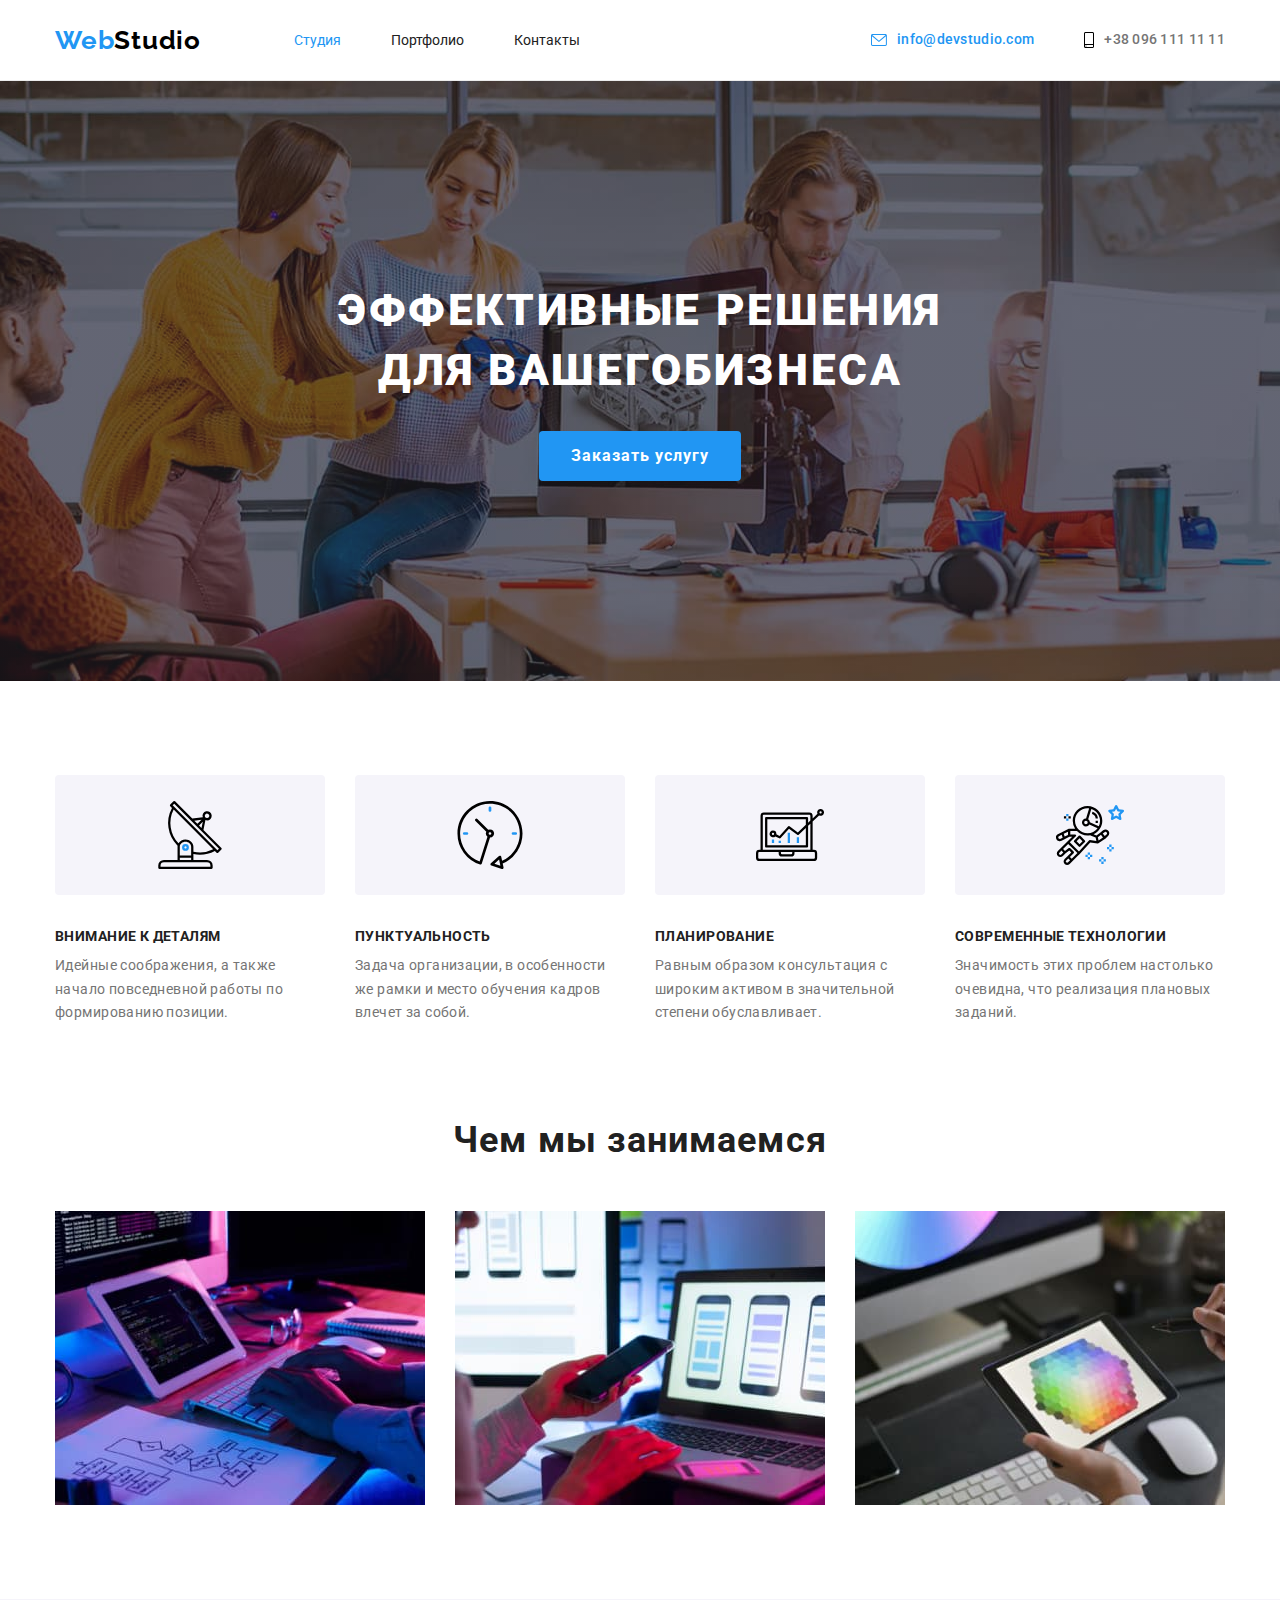
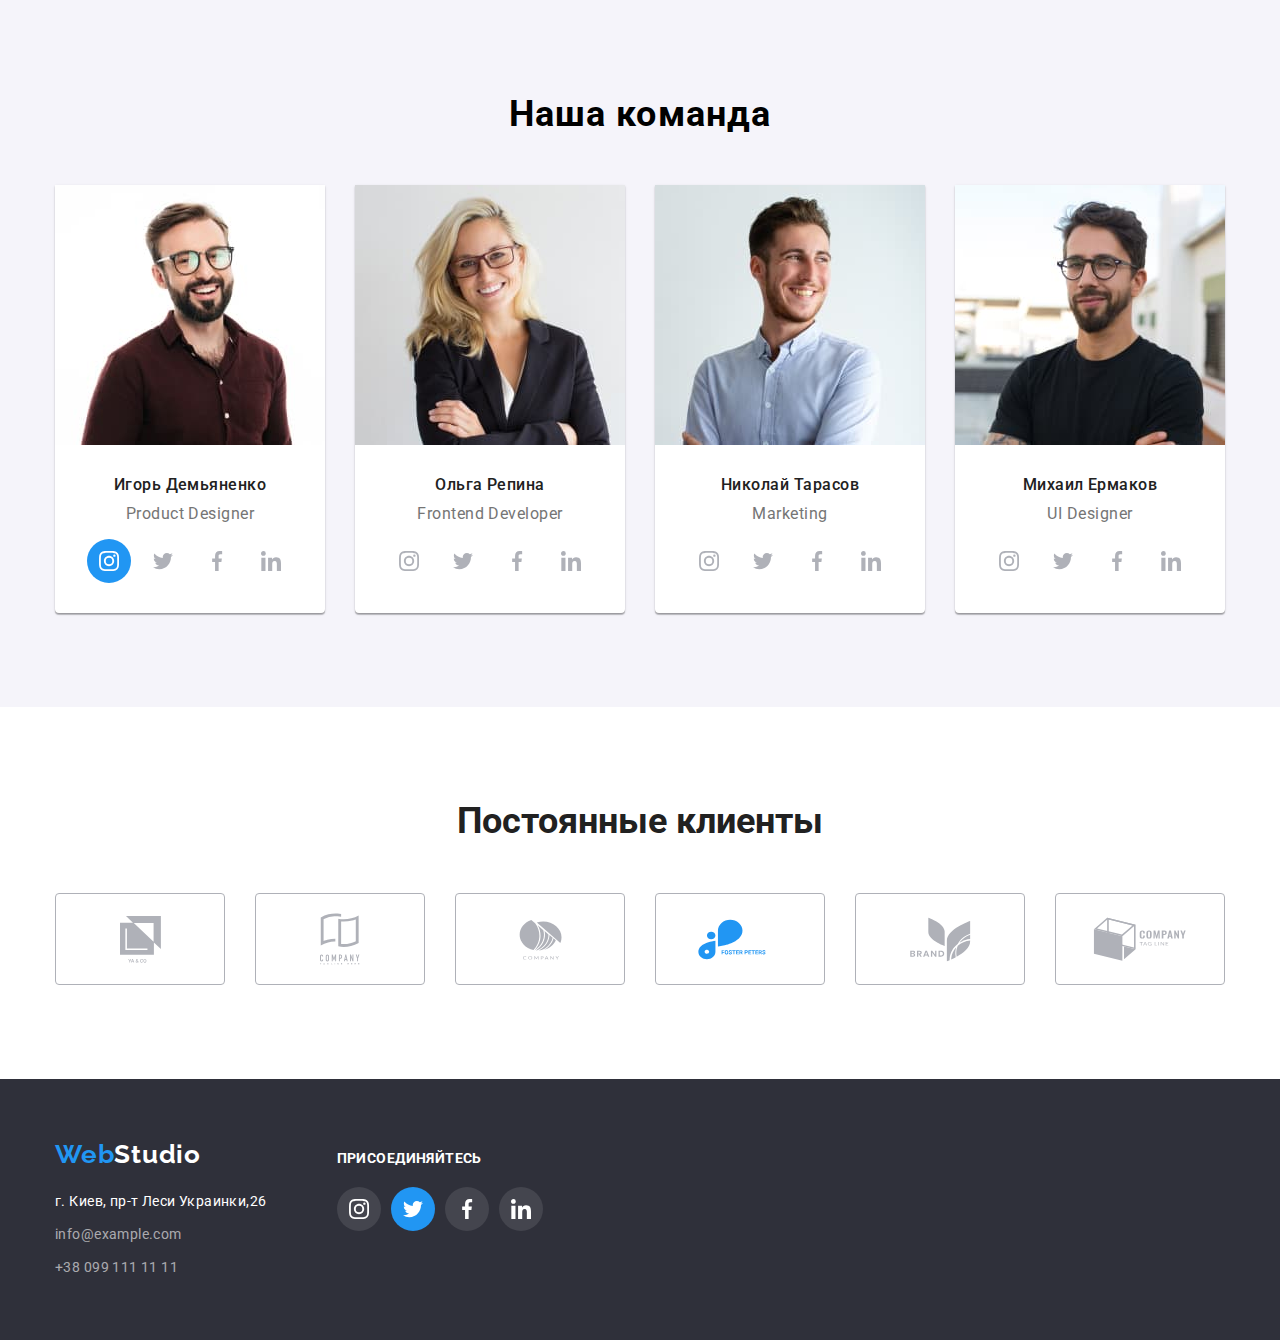
==== index.html @ 6e37158a "add-from-4" ====
<!DOCTYPE html>
<html lang="ru">
  <head>
    <meta charset="UTF-8" />
    <meta http-equiv="X-UA-Compatible" content="IE=edge" />
    <meta name="viewport" content="width=device-width, initial-scale=1.0" />
    <title>Document</title>
    <link
      rel="stylesheet"
      href="https://cdn.jsdelivr.net/npm/modern-normalize@1.1.0/modern-normalize.min.css"
    />
    <link rel="stylesheet" href="./css/styles.css" />
    <link rel="preconnect" href="https://fonts.googleapis.com" />
    <link rel="preconnect" href="https://fonts.gstatic.com" crossorigin />
    <link
      href="https://fonts.googleapis.com/css2?family=Raleway:wght@700&family=Roboto:wght@400;500;700;900&display=swap"
      rel="stylesheet"
    />
  </head>
  <body>
    <header>
      <div class="container page-header-container">
        <nav class="header-navigation">
          <a href="./index.html" class="logo">Web<span class="logo-studio">Studio</span></a>
          <ul class="navigation-links">
            <li><a href="./index.html" class="links-header current">Студия</a></li>
            <li><a href="./portfolio.html" class="links-header">Портфолио</a></li>
            <li><a href="#" class="links-header">Контакты</a></li>
          </ul>
        </nav>
        <ul class="header-contacts">
          <li>
            <div class="contacts">
              <svg class="icon-contacts icon-letter blue" width="16" height="12">
                <use href="./images/icons.svg#icon-letter"></use>
              </svg>
              <a href="mailto:info@devstudio.com" class="links-header icon-contacts blue"
                >info@devstudio.com</a
              >
            </div>
          </li>
          <li>
            <div class="contacts">
              <svg class="icon-contacts icon-phone" width="10" height="16">
                <use href="./images/icons.svg#icon-smartphone"></use>
              </svg>
              <a href="tel:+380961111111" class="links-header icon-contacts"> +38 096 111 11 11</a>
            </div>
          </li>
        </ul>
      </div>
    </header>
    <main>
      <section class="hero section">
        <div class="container hero-img-button">
          <h1 class="hero-title">Эффективные решения для вашегобизнеса</h1>
          <button type="button" class="button-hero">Заказать услугу</button>
        </div>
      </section>
      <section class="advantage section">
        <div class="container">
          <h2 class="visually-hidden">преимущества</h2>
          <ul class="our-advantage">
            <li>
              <div class="items-advantage">
                <svg class="icons-advantage">
                  <use href="./images/icons.svg#icon-antenna"></use>
                  <!-- width="65px" height="70px" -->
                </svg>
              </div>
              <h3>Внимание к деталям</h3>
              <p>
                Идейные соображения, а также начало повседневной работы по формированию позиции.
              </p>
            </li>
            <li>
              <div class="items-advantage">
                <svg class="icons-advantage">
                  <use href="./images/icons.svg#icon-clock "></use>
                  <!-- width="67px" height="70px" -->
                </svg>
              </div>
              <h3>Пунктуальность</h3>
              <p>
                Задача организации, в особенности же рамки и место обучения кадров влечет за собой.
              </p>
            </li>
            <li>
              <div class="items-advantage">
                <svg class="icons-advantage">
                  <use href="./images/icons.svg#icon-diagram"></use>
                  <!-- width="70px" height="54px" -->
                </svg>
              </div>
              <h3>Планирование</h3>
              <p>
                Равным образом консультация с широким активом в значительной степени обуславливает.
              </p>
            </li>
            <li>
              <div class="items-advantage">
                <svg class="icons-advantage">
                  <use href="./images/icons.svg#icon-astronaut"></use>
                  <!-- width="70px" height="70px" -->
                </svg>
              </div>
              <h3>Современные технологии</h3>
              <p>Значимость этих проблем настолько очевидна, что реализация плановых заданий.</p>
            </li>
          </ul>
        </div>
      </section>
      <section class="work section">
        <div class="container">
          <h2 class="work-title">Чем мы занимаемся</h2>
          <ul class="our-work">
            <li>
              <img
                src="./images/img2.jpg"
                alt="процесс создания сайта,приложения"
                width="370"
                height="294"
              />
            </li>
            <li>
              <img
                src="./images/img3.jpg"
                alt="оптимизация сайта для потребителей"
                width="370"
                height="294"
              />
            </li>
            <li>
              <img
                src="./images/img4.jpg"
                alt="сопоставление всех за и против"
                width="370"
                height="294"
              />
            </li>
          </ul>
        </div>
      </section>
      <section class="team section">
        <div class="container">
          <h2 class="title-team">Наша команда</h2>
          <ul class="our-team">
            <li>
              <img src="./images/img5.jpg" alt="фото Игорь Демьяненко" width="270" height="260" />
              <div class="info-team">
                <h3 class="team-img-titles">Игорь Демьяненко</h3>
                <p lang="en">Product Designer</p>
              </div>
              <ul class="social-list-team">
                <li class="social-items-team">
                  <a href="" class="social-links-team icon-blue-team"
                    ><svg class="social-team-icons" width="20px" height="20px">
                      <use href="./images/icons.svg#icon-instagram"></use></svg
                  ></a>
                </li>
                <li class="social-items-team">
                  <a href="" class="social-links-team"
                    ><svg class="social-team-icons" width="20px" height="20px">
                      <use href="./images/icons.svg#icon-twitter"></use></svg
                  ></a>
                </li>
                <li class="social-items-team">
                  <a href="" class="social-links-team"
                    ><svg class="social-team-icons" width="20px" height="20px">
                      <use href="./images/icons.svg#icon-facebook"></use></svg
                  ></a>
                </li>
                <li class="social-items-team">
                  <a href="" class="social-links-team"
                    ><svg class="social-team-icons" width="20px" height="20px">
                      <use href="./images/icons.svg#icon-linkedin"></use></svg
                  ></a>
                </li>
              </ul>
            </li>
            <li>
              <img src="./images/img6.jpg" alt="фото Ольга Репина" width="270" height="260" />
              <div class="info-team">
                <h3 class="team-img-titles">Ольга Репина</h3>
                <p lang="en">Frontend Developer</p>
              </div>
              <ul class="social-list-team">
                <li class="social-items-team">
                  <a href="" class="social-links-team"
                    ><svg class="social-team-icons" width="20px" height="20px">
                      <use href="./images/icons.svg#icon-instagram"></use></svg
                  ></a>
                </li>
                <li class="social-items-team">
                  <a href="" class="social-links-team"
                    ><svg class="social-team-icons" width="20px" height="20px">
                      <use href="./images/icons.svg#icon-twitter"></use></svg
                  ></a>
                </li>
                <li class="social-items-team">
                  <a href="" class="social-links-team"
                    ><svg class="social-team-icons" width="20px" height="20px">
                      <use href="./images/icons.svg#icon-facebook"></use></svg
                  ></a>
                </li>
                <li class="social-items-team">
                  <a href="" class="social-links-team"
                    ><svg class="social-team-icons" width="20px" height="20px">
                      <use href="./images/icons.svg#icon-linkedin"></use></svg
                  ></a>
                </li>
              </ul>
            </li>
            <li>
              <img src="./images/img7.jpg" alt="фото Николай Тарасов" width="270" height="260" />
              <div class="info-team">
                <h3 class="team-img-titles">Николай Тарасов</h3>
                <p lang="en">Marketing</p>
              </div>
              <ul class="social-list-team">
                <li class="social-items-team">
                  <a href="" class="social-links-team"
                    ><svg class="social-team-icons" width="20px" height="20px">
                      <use href="./images/icons.svg#icon-instagram"></use></svg
                  ></a>
                </li>
                <li class="social-items-team">
                  <a href="" class="social-links-team"
                    ><svg class="social-team-icons" width="20px" height="20px">
                      <use href="./images/icons.svg#icon-twitter"></use></svg
                  ></a>
                </li>
                <li class="social-items-team">
                  <a href="" class="social-links-team"
                    ><svg class="social-team-icons" width="20px" height="20px">
                      <use href="./images/icons.svg#icon-facebook"></use></svg
                  ></a>
                </li>
                <li class="social-items-team">
                  <a href="" class="social-links-team"
                    ><svg class="social-team-icons" width="20px" height="20px">
                      <use href="./images/icons.svg#icon-linkedin"></use></svg
                  ></a>
                </li>
              </ul>
            </li>
            <li>
              <img src="./images/img8.jpg" alt="фото Михаил Ермаков" width="270" height="260" />
              <div class="info-team">
                <h3 class="team-img-titles">Михаил Ермаков</h3>
                <p lang="en">UI Designer</p>
              </div>
              <ul class="social-list-team">
                <li class="social-items-team">
                  <a href="" class="social-links-team"
                    ><svg class="social-team-icons" width="20px" height="20px">
                      <use href="./images/icons.svg#icon-instagram"></use></svg
                  ></a>
                </li>
                <li class="social-items-team">
                  <a href="" class="social-links-team"
                    ><svg class="social-team-icons" width="20px" height="20px">
                      <use href="./images/icons.svg#icon-twitter"></use></svg
                  ></a>
                </li>
                <li class="social-items-team">
                  <a href="" class="social-links-team"
                    ><svg class="social-team-icons" width="20px" height="20px">
                      <use href="./images/icons.svg#icon-facebook"></use></svg
                  ></a>
                </li>
                <li class="social-items-team">
                  <a href="" class="social-links-team"
                    ><svg class="social-team-icons" width="20px" height="20px">
                      <use href="./images/icons.svg#icon-linkedin"></use></svg
                  ></a>
                </li>
              </ul>
            </li>
          </ul>
        </div>
      </section>
      <section class="our-clients section">
        <div class="clients container">
          <h2 class="clients-title">Постоянные клиенты</h2>
          <ul class="list-clients">
            <li class="clients-items">
              <a href="" class="links-clients">
                <svg class="clients-icon" width="41" height="47">
                  <use href="./images/icons.svg#icon-group" class="icons"></use>
                </svg>
              </a>
            </li>
            <li class="clients-items">
              <a href="" class="links-clients">
                <svg class="clients-icon" width="40" height="52">
                  <use href="./images/icons.svg#icon-group2"></use>
                </svg>
              </a>
            </li>
            <li class="clients-items">
              <a href="" class="links-clients">
                <svg class="clients-icon" width="43" height="41">
                  <use href="./images/icons.svg#icon-group3"></use>
                </svg>
              </a>
            </li>
            <li class="clients-items icon-blue-clients">
              <a href="" class="links-clients">
                <svg class="clients-icon icon-blue-clients" width="84" height="41">
                  <use href="./images/icons.svg#icon-group4"></use>
                </svg>
              </a>
            </li>
            <li class="clients-items">
              <a href="" class="links-clients">
                <svg class="clients-icon" width="63" height="45">
                  <use href="./images/icons.svg#icon-group5"></use>
                </svg>
              </a>
            </li>
            <li class="clients-items">
              <a href="" class="links-clients">
                <svg class="clients-icon" width="94" height="44">
                  <use href="./images/icons.svg#icon-group6"></use>
                </svg>
              </a>
            </li>
          </ul>
        </div>
      </section>
    </main>
    <footer>
      <div class="container footer-links">
        <div>
          <a href="./index.html" class="logo">Web<span class="logo-studio-footer">Studio</span></a>
          <address>
            <ul class="links-address">
              <li>
                <a
                  href="https://goo.gl/maps/tHjSm2KnyTcFrMC39"
                  target="_blank"
                  rel="noreferrer noopener"
                  style="color: white"
                  >г. Киев, пр-т Леси Украинки,26</a
                >
              </li>
              <li>
                <a href="mailto:info@example.com" target="_blank" rel="noreferrer noopener"
                  >info@example.com</a
                >
              </li>
              <li>
                <a href="tel:+380991111111" target="_blank" rel="noreferrer noopener"
                  >+38 099 111 11 11</a
                >
              </li>
            </ul>
          </address>
        </div>
        <section class="social-links-footer">
          <h2 class="visually-hidden">присоеденяйтесь</h2>
          <div class="social-links-box">
            <p class="footer-list-title">присоединяйтесь</p>
            <ul class="social-links-list">
              <li class="social-list-items-footer">
                <a href="" class="social-links-items-footer">
                  <svg class="social-list-icons-footer" width="20px" height="20px">
                    <use href="/images/icons.svg#icon-instagram"></use>
                  </svg>
                </a>
              </li>
              <li class="social-list-items-footer">
                <a href="" class="social-links-items-footer icon-blue">
                  <svg class="social-list-icons-footer" width="20px" height="20px">
                    <use href="/images/icons.svg#icon-twitter"></use>
                  </svg>
                </a>
              </li>
              <li class="social-list-items-footer">
                <a href="" class="social-links-items-footer">
                  <svg class="social-list-icons-footer" width="20px" height="20px">
                    <use href="/images/icons.svg#icon-facebook"></use>
                  </svg>
                </a>
              </li>
              <li class="social-list-items-footer">
                <a href="" class="social-links-items-footer">
                  <svg class="social-list-icons-footer" width="20px" height="20px">
                    <use href="/images/icons.svg#icon-linkedin"></use>
                  </svg>
                </a>
              </li>
            </ul>
          </div>
        </section>
      </div>
    </footer>
  </body>
</html>
---- css/styles.css ----
:root{
    --primary-text-colorry:#212121 ;
--accent-text-color:#2196F3;
--text-color:#757575;
--logo-color-header:#000000;
--color-white:#FFFFFF;
--bgcolor-black:#2F303A;
--adress-color:rgba(255, 255, 255, 0.6);
--background-color: #E5E5E5;
--background-color-team: #F5F4FA;
--font-family-secondary: 'Raleway',sans-serif;
--font-family-primary: 'Roboto',sans-serif;
--icons-color:#AFB1B8;
}

h1,h2,h3,p{
    margin-top: 0;
    margin-bottom: 0;
}
ul,ol{
    padding-left: 0;
        margin-top: 0;
            margin-bottom: 0;
                list-style: none;

}
img{
    display: block;
    max-width: 100%;
    height: auto;
}
.section{
    padding-bottom: 94px;
    padding-top: 94px;
    /* width: 1200px; */
}
.link{
    text-decoration: none;
}
.container{
    margin-left: auto;
    margin-right: auto;
    width: 1200px;
    padding-left: 15px;
    padding-right: 15px;
}
body{
font-family: 'Roboto',
        sans-serif;
        color:var(--primary-text-colorry) ;
    background-color: var(--color-white);
    font-size: 14px;
    letter-spacing:0.03 ;
}
ul {
list-style: none;
}
a {
    text-decoration: none;
}
button {
    cursor:pointer;
    font-family:var(--font-family-primary) ;
border: none;
display: block;
margin: 0 auto;

}
/* ///////////////////header////////////////////////// */
header{border-bottom: 1px solid #ECECEC;}
.page-header-container {
    display: flex;
    align-items: center;
    height: 80px;
    }
.header-navigation{
    display: flex;
align-items: center;

}
.navigation-links{
    display: flex;
    margin-left: 93px;
    gap:50px
}
.navigation-links a:hover,
.navigation-links a:focus{
    color: var(--accent-text-color);
}
.header-contacts{
    display: flex;
        margin-left: auto;
        gap: 50px;
}
.contacts{
    display: flex;
justify-content: center;
align-items: center;
}
.contacts:hover .icon-contacts,
.contacts:focus .icon-contacts {
    fill:var(--accent-text-color,blue);
color: var(--accent-text-color);
}
.contacts>.blue{
    color: var(--accent-text-color);
    fill: var(--accent-text-color);
}
.icon-letter{
    margin-right: 10px;
}
.icon-phone{
    margin-right: 10px;
}
.header-contacts:first-child{
    margin-right: 50px;
}

.navigation-links a{
    color:var(--primary-text-colorry,black) ;
}
.header-contacts a{
    font-style: normal;
        font-weight: 500;
        font-size: 14px;
        line-height: 1.14;
        letter-spacing: 0.02em;
    
        color:var(--text-color,silver);
}
.navigation-links .current {
    color: var(--accent-text-color);
}
.logo{
    font-family: 'Raleway';
        font-style: normal;
        font-weight: 700;
        font-size: 26px;
        line-height: 1.19;
        letter-spacing: 0.03em;
        text-decoration:none;
        color: var(--accent-text-color);
        }
        .logo-studio{
            color:var(--logo-color-header) ;
        }
.visually-hidden {
                    position: absolute;
                    width: 1px;
                    height: 1px;
                    margin: -1px;
                    border: 0;
                    padding: 0;
        
                    white-space: nowrap;
                    clip-path: inset(100%);
                    clip: rect(0 0 0 0);
                    overflow: hidden;
                }
/* .....................герой..................... */
.hero{
    background-image: linear-gradient(rgba(47, 48, 58, 0.4), rgba(47, 48, 58, 0.4)), url(..//images/bgheroimg.jpg);
        background-repeat: no-repeat;
background-size:1600px ;
background-position:center;
}
.hero{
            padding: 200px 0;
            background-color: #C4C4C4;
}
.hero-title{
        font-weight: 900;
        font-size: 44px;
        line-height: 1.36;
        text-align: center;
        letter-spacing: 0.06em;
        text-transform: uppercase;
        color:var(--color-white,white);

        display: block;
        margin-bottom: 30px;
        margin-left: auto;
        margin-right: auto;

        width: 696px;
        
        
}

.button-hero{
    /* font-style: normal; */
        font-weight: 700;
        font-size: 16px;
        line-height: 1.875;
        text-align: center;
        letter-spacing: 0.06em;    
        color:var(--color-white,white);
        background: var(--accent-text-color,blue);

        padding-top: 10px;
        padding-bottom:10px;
        padding-left: 32px;
        padding-right: 32px;
        border: none;

        display:block;
        min-width: 200px;
        border-radius: 4px;
        margin-left: auto;
        margin-right: auto;
        
}
/* //////////////////переваги//////////////// */
.icons-advantage{
    /* display: flex; */
background: #F5F4FA;
    border-radius: 4px;  
    margin-bottom: 30px;
    width: 270px;
    height: 120px;
        padding: 25px 101px;
    /* justify-content: center;
    padding: auto; */
}
/* .items-advantage{
    display: flex;
    flex-direction: column;
    justify-content: center;
        
} */
/* .items-advantage>.icons-advantage { 
    justify-content: center;
    align-items: center;
} */
    .advantage h3{
        font-style: normal;
            font-weight: 700;
            font-size: 14px;
            line-height: 1.143;
            letter-spacing: 0.03em;
            text-transform: uppercase;
            color:var(--primary-text-colorry,black);
    }
    .advantage p{
        font-style: normal;
            font-weight: 400;
            font-size: 14px;
            line-height: 1.7;
            letter-spacing: 0.03em;
            color:var(--text-color,#757575);
    }
    .our-advantage{
        display:flex;
        justify-content: center;
        gap: 30px;

    }
                .our-advantage h3{
                    margin-bottom: 10px;
                }
    .items-advantage{
        width: 270px;
        text-align:start;
    }
    /* робота */
    .our-work{
display: flex;
flex-wrap: wrap;
gap: 30px;
justify-content: center;
   }
    .work-title{
        font-style: normal;
            font-weight: 700;
            font-size: 36px;
            line-height: 1.17;
            text-align: center;
            letter-spacing: 0.03em;
            margin-bottom: 50px;
        
            color:var(--primary-text-colorry,black);
    }
    
    .work{
        padding-top: 0px;
    }
   /* //////////////////// команда///////////////// */
  
    .team{
        background-color:var(--background-color-team) ;
    }
    .team-img-titles{
        padding-bottom: 10px;
    }
    .title-team{
        font-style: normal;
            font-weight: 700;
            font-size: 36px;
            line-height: 1.17;
            text-align: center;
            letter-spacing: 0.03em;
                        color:var(--primary-text-,black);

            margin-bottom: 50px;
            margin-left: auto;
            margin-right: auto;
        
    }
    .info-team{
        padding: 30px 0 16px 0;
    }
    .our-team h3{
        font-style: normal;
            font-weight: 500;
            font-size: 16px;
            line-height: 1.19;
            letter-spacing: 0.03em;
        
            color:var(--primary-text-colorry,black);
    }
    .our-team p{
        font-style: normal;
            font-weight: 400;
            font-size: 16px;
            line-height: 1.19;
            letter-spacing: 0.03em;
                   
            color:var(--text-color,silver);
    }
    .our-team{
        display: flex;
        flex-wrap: wrap;
        gap: 30px;
        justify-content:center;
        text-align: center;
    }
    .our-team li{
        background-color: #fff;
                    border-radius: 0px 0px 4px 4px;
                    box-shadow: 0px 1px 3px rgba(0, 0, 0, 0.12), 0px 1px 1px rgba(0, 0, 0, 0.14), 0px 2px 1px rgba(0, 0, 0, 0.2);
    }
         .social-list-team {
             display: flex;
             gap: 10px;
             justify-content: center;
             padding-bottom: 30px
         }
    
         .social-list-team li  {
             box-shadow: none;
            }
            .social-links-team{
                display: flex;
                width: 44px;
                border-radius: 50%;
             height: 44px;
             background-color: #FFFFFF;
             justify-content: center;
             align-items: center;                             
                fill:var(--icons-color);
                 }
                 .social-links-team:hover,
                 .social-links-team:focus{
                    fill: var(--color-white);
                    background-color:var(--accent-text-color);}
                 /* .social-list-team li:hover,
                 .social-list-team li:focus{
                                 } */
         .icon-blue-team{
            background-color:var(--accent-text-color);
            fill: var(--color-white);
         }
    /* ///////////////////////clients////////////////// */
    .clients-items{
        display: flex;
                width: 170px;
                    height: 92px;
                    justify-content: center;
                    align-items: center;
    }
    .icon-blue-clients{
        fill: var(--accent-text-color);
        border-color: var(--accent-text-color);
    }
    .clients-title{
        text-align: center;
        margin-bottom: 50px;
        font-weight: 700;
        font-size: 36px;
        line-height: 1.16;
    }
    .list-clients{
        display: flex;
        justify-content: center;
        gap: 30px;
    }
    .links-clients{
        display: flex;
        width: 106px;
        height: 60px;
        border: 1px solid #AFB1B8;
     border-radius: 4px;
        width: 170px;
        height: 92px;
        justify-content: center;
        align-items: center;
        fill:var(--icons-color);
    } 
     .links-clients:hover,
     .links-clients:focus {
     border-color: var(--accent-text-color);
     fill: var(--accent-text-color);
                    }
    
   /* //////////////////// footer////////////////////// */
.social-links-items-footer{
    display: flex;
    width: 44px;
    fill: var(--color-white);
height: 44px;
border-radius: 50%;
background-color: rgba(255, 255, 255, 0.1);
justify-content: center;
align-items: center;
}
.social-links-items-footer:hover,
.social-links-items-footer:focus{
    background-color: var(--accent-text-color);
}

   .icon-blue{
       background-color: var(--accent-text-color);
   }
   .footer-list-title{
    font-weight: 700;
        font-size: 14px;
        line-height: 1.14;
        letter-spacing: 0.03em;
        text-transform: uppercase;
        color: var(--color-white);
        padding-bottom:20px ;
   }
   .social-links-list{
    display: flex;
    width: 206px;
    gap: 10px;
   }
   .social-links-footer{
    padding-top:12px;
   }
    .footer-links{
        display: flex;
        /* margin-left: 215px; */
gap: 70px;    }
        address{
            margin-top: 20px;
        }
        .links-address li:not(:last-child){
        margin-bottom: 9px;
        }
.links-address a{
    font-style: normal;
        font-weight: 400;
        font-size: 14px;
        line-height: 1.7;
        letter-spacing: 0.03em;
                color: var(--adress-color, white);
             }

             footer{
        background-color: var(--bgcolor-black, black);
    padding: 60px 0;
             }
.links-address a:hover,
.links-address a:focus {
color: var(--accent-text-color);
            }
            .logo-studio-footer{
                color:var(--color-white) ;
            }
                       /* /////////////////// PORTFOLIO/////////////// */
/* galery and buttons */
.portfolio-menu{
    display: flex;
    justify-content: center;
    gap:8px;
    margin-bottom: 50px;
}
.img-portfolio{
    display: flex;
    flex-wrap: wrap;
    gap:30px;
}
.img-portfolio li{
    width:370px;
    }
        .img-portfolio-items:hover{
                    box-shadow: 0px 1px 3px rgba(0, 0, 0, 0.12), 0px 1px 1px rgba(0, 0, 0, 0.14), 0px 2px 1px rgba(0, 0, 0, 0.2);    }
.portfolio-menu-items:hover,
.portfolio-menu-items:focus{
                    box-shadow: 0px 1px 3px rgba(0, 0, 0, 0.12), 0px 1px 1px rgba(0, 0, 0, 0.14), 0px 2px 1px rgba(0, 0, 0, 0.2);
                    }
.galery-portfolio button{
    font-family: 'Roboto',
            sans-serif;
    font-style: normal;
        font-weight: 500;
        font-size: 16px;
        line-height: 1.625;
        letter-spacing: 0.03em;    
        color:var(--primary-text-colorry,black);
        background-color: var(--background-color-team);
        border-radius: 4px;
        border: var(--primary-text-colorry);

        padding: 6px 22px;
            border: none;
        
            display: block;
            min-width: 70px;
            border-radius: 4px;
            margin-left: auto;
            margin-right: auto;
}
button:hover,
button:focus{
background-color:var(--accent-text-color,blue);
color:var(--color-white) ;
}
.info-portfolio{
        border: 1px solid #EEEEEE;
padding:20px 24px;
}

.galery-portfolio h2{
    font-style: normal;
        font-weight: 700;
        font-size: 18px;
        line-height: 2;
        letter-spacing: 0.06em;
    
        color:var(--primary-text-colorry,black);
}
.galery-portfolio p{
    font-style: normal;
        font-weight: 400;
        font-size: 16px;
        line-height: 1.875;
        letter-spacing: 0.03em;
                    margin-top:4px;
    
        color:var(--text-color,silver);
}
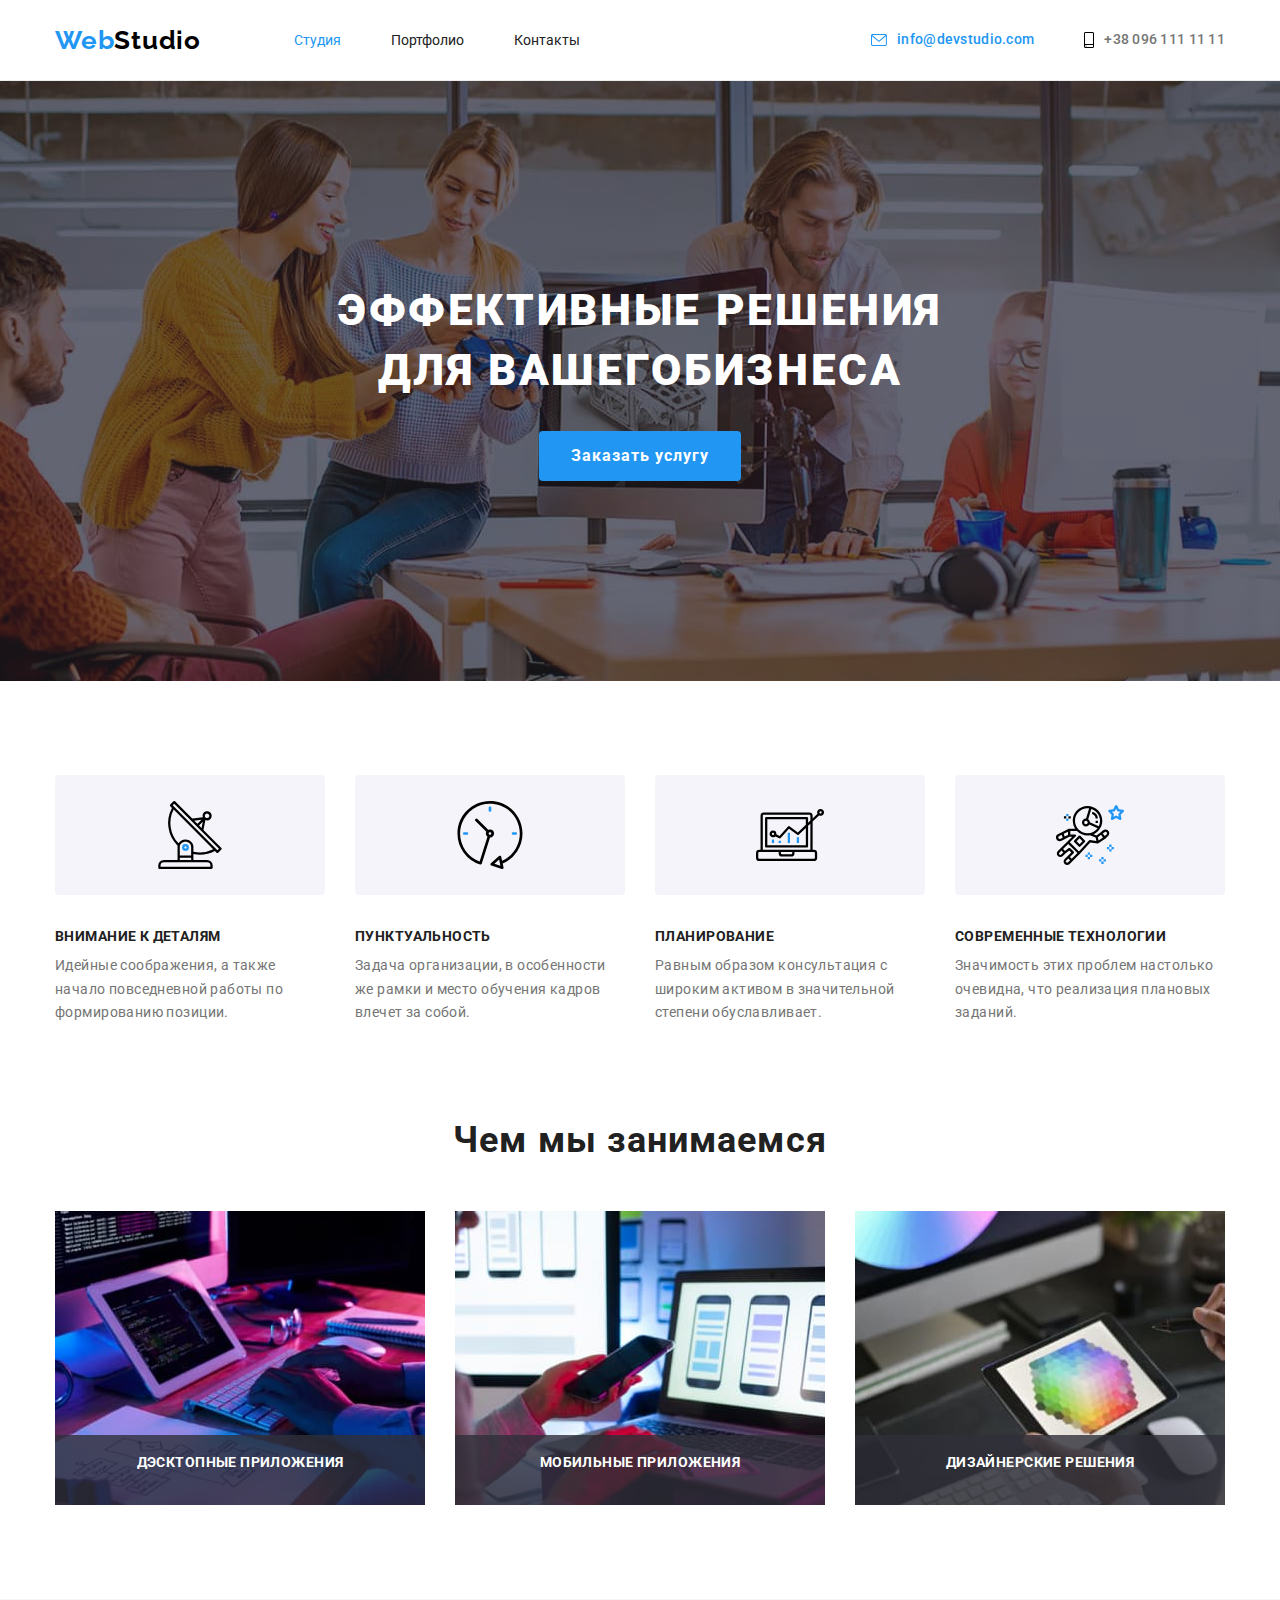
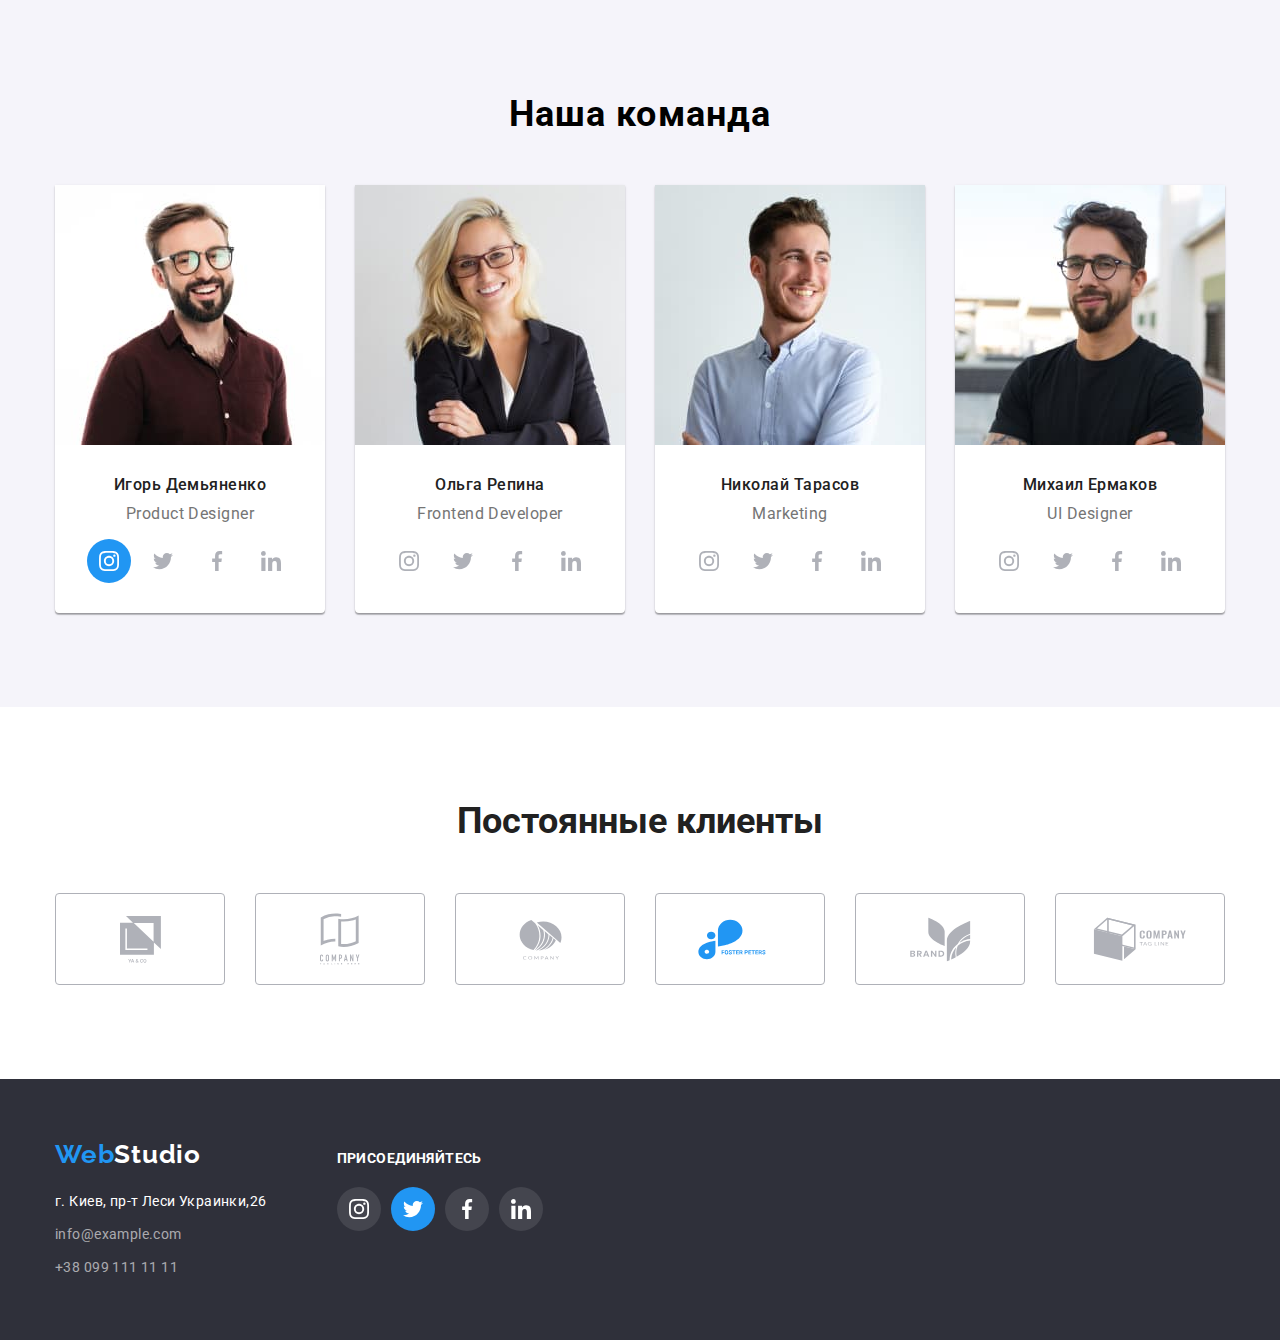
==== commit 853b5832: "add5-position" ====
--- a/index.html
+++ b/index.html
@@ -115,28 +115,37 @@
           <h2 class="work-title">Чем мы занимаемся</h2>
           <ul class="our-work">
             <li>
-              <img
-                src="./images/img2.jpg"
-                alt="процесс создания сайта,приложения"
-                width="370"
-                height="294"
-              />
-            </li>
-            <li>
-              <img
-                src="./images/img3.jpg"
-                alt="оптимизация сайта для потребителей"
-                width="370"
-                height="294"
-              />
-            </li>
-            <li>
-              <img
-                src="./images/img4.jpg"
-                alt="сопоставление всех за и против"
-                width="370"
-                height="294"
-              />
+              <div class="our-work-img">
+                <img
+                  src="./images/img2.jpg"
+                  alt="процесс создания сайта,приложения"
+                  width="370"
+                  height="294"
+                />
+                <p class="work-img-text">Дэсктопные приложения</p>
+              </div>
+            </li>
+            <li>
+              <div class="our-work-img">
+                <img
+                  src="./images/img3.jpg"
+                  alt="оптимизация сайта для потребителей"
+                  width="370"
+                  height="294"
+                />
+                <p class="work-img-text">Мобильные приложения</p>
+              </div>
+            </li>
+            <li>
+              <div class="our-work-img">
+                <img
+                  src="./images/img4.jpg"
+                  alt="сопоставление всех за и против"
+                  width="370"
+                  height="294"
+                />
+                <p class="work-img-text">Дизайнерские решения</p>
+              </div>
             </li>
           </ul>
         </div>
--- a/css/styles.css
+++ b/css/styles.css
@@ -262,7 +262,7 @@
         width: 270px;
         text-align:start;
     }
-    /* робота */
+    /* ////////////////робота///////////////////// */
     .our-work{
 display: flex;
 flex-wrap: wrap;
@@ -284,6 +284,26 @@
     .work{
         padding-top: 0px;
     }
+        .work-img-text{
+            font-weight: 700;
+                font-size: 14px;
+                line-height: 1.11px;
+                text-align: center;
+                letter-spacing: 0.03em;
+                text-transform: uppercase;
+                color: #FFFFFF;
+background: rgba(47, 48, 58, 0.8);  
+position: absolute;
+width: 100%;
+    height: 70px;
+    bottom: 0%;
+    right: 0%;
+    padding-top: 27px;
+    display: inline-block;
+    }
+     .our-work-img{
+        position: relative;
+     }
    /* //////////////////// команда///////////////// */
   
     .team{
@@ -480,6 +500,7 @@
             }
                        /* /////////////////// PORTFOLIO/////////////// */
 /* galery and buttons */
+
 .portfolio-menu{
     display: flex;
     justify-content: center;
@@ -551,3 +572,32 @@
     
         color:var(--text-color,silver);
 }
+/* ///////////////////overlay animation////////////// */
+p.overlay-portfolio-text {
+    background: rgba(33, 150, 243, 0.9);
+    font-weight: 400;
+    font-size: 18px;
+    line-height: 1.56;
+    letter-spacing: 0.03em;
+    color: var(--color-white);
+    position: absolute;
+    left: 0;
+    top: 0;
+    text-align: center;
+    height: 100%;
+    width: 100%;
+    overflow:auto;
+    transform: translateY(100%);
+    transition: transform 250ms cubic-bezier(0.4, 0, 0.2, 1);
+
+    
+}
+.overlay-portfolio{
+    position: relative;
+    display: block;
+    overflow: hidden;
+}
+.img-portfolio-items:hover .overlay-portfolio-text{
+    transform: translateY(0%);
+
+}
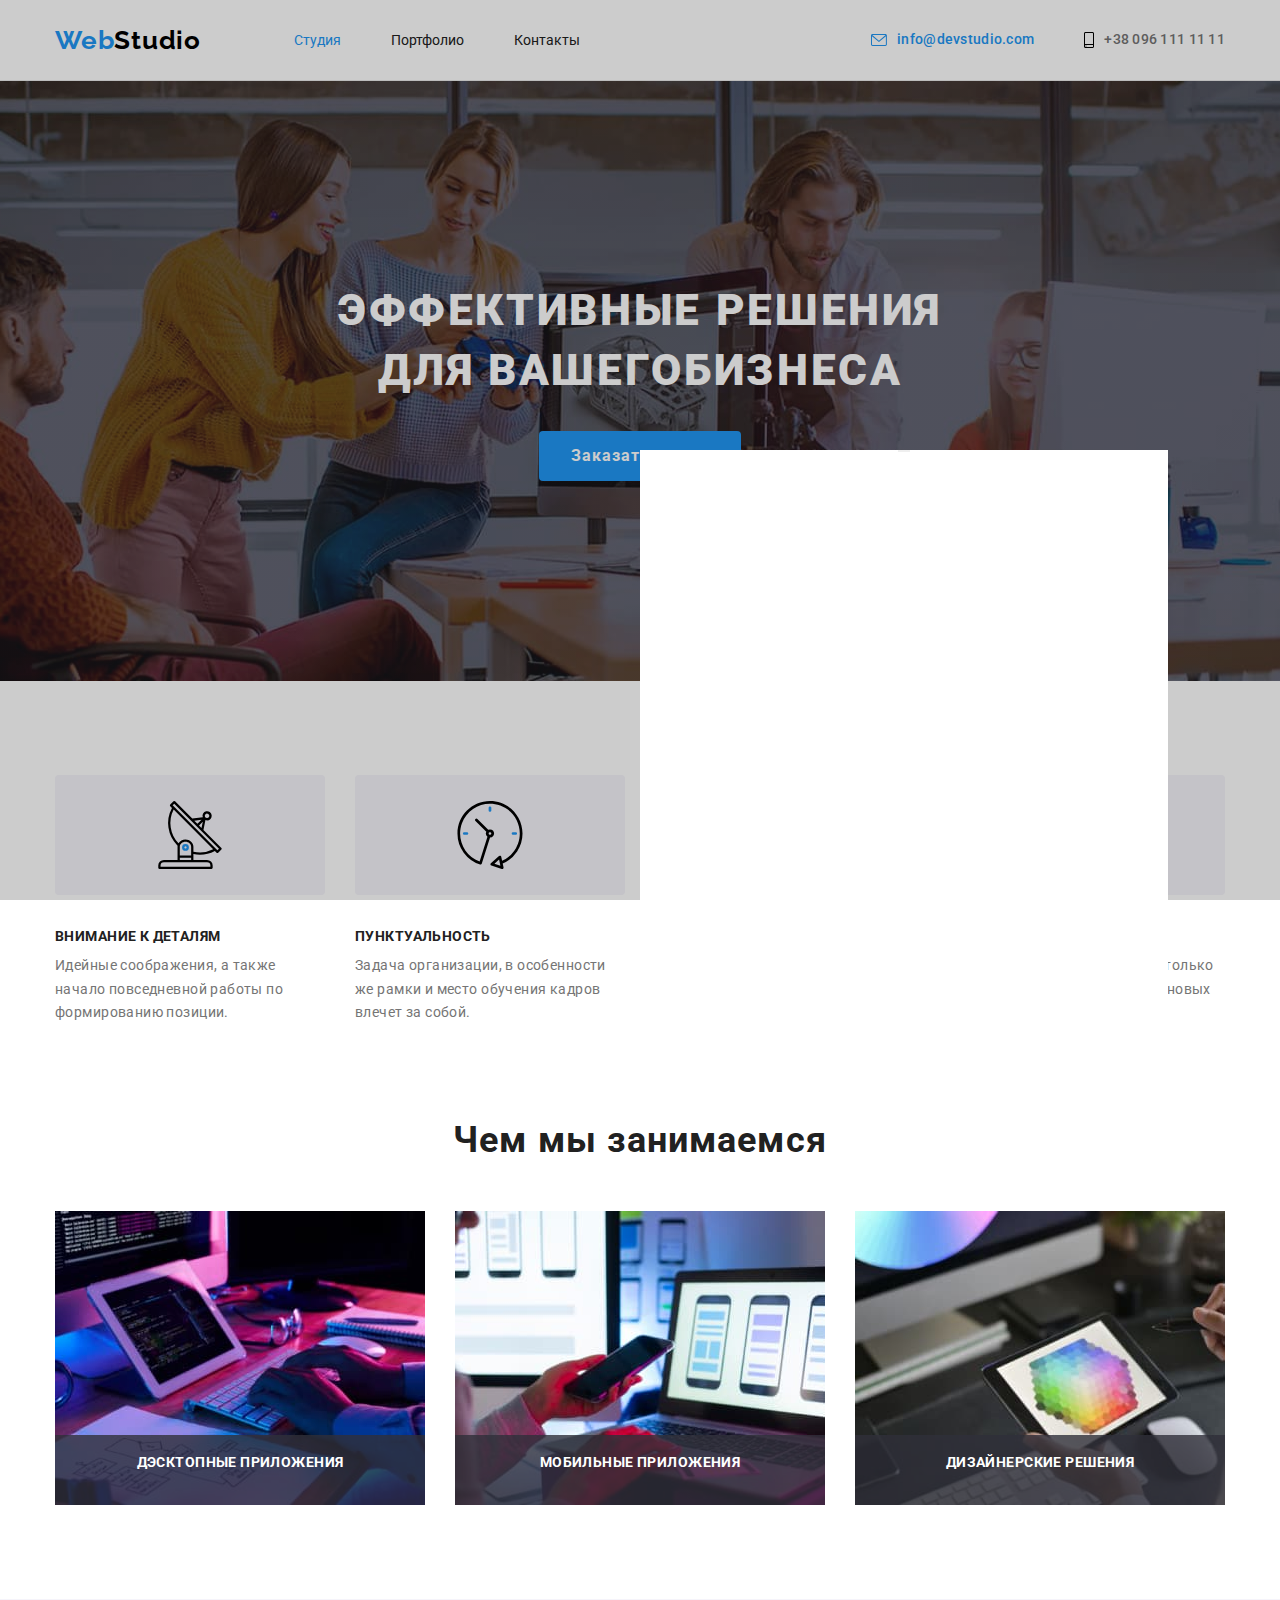
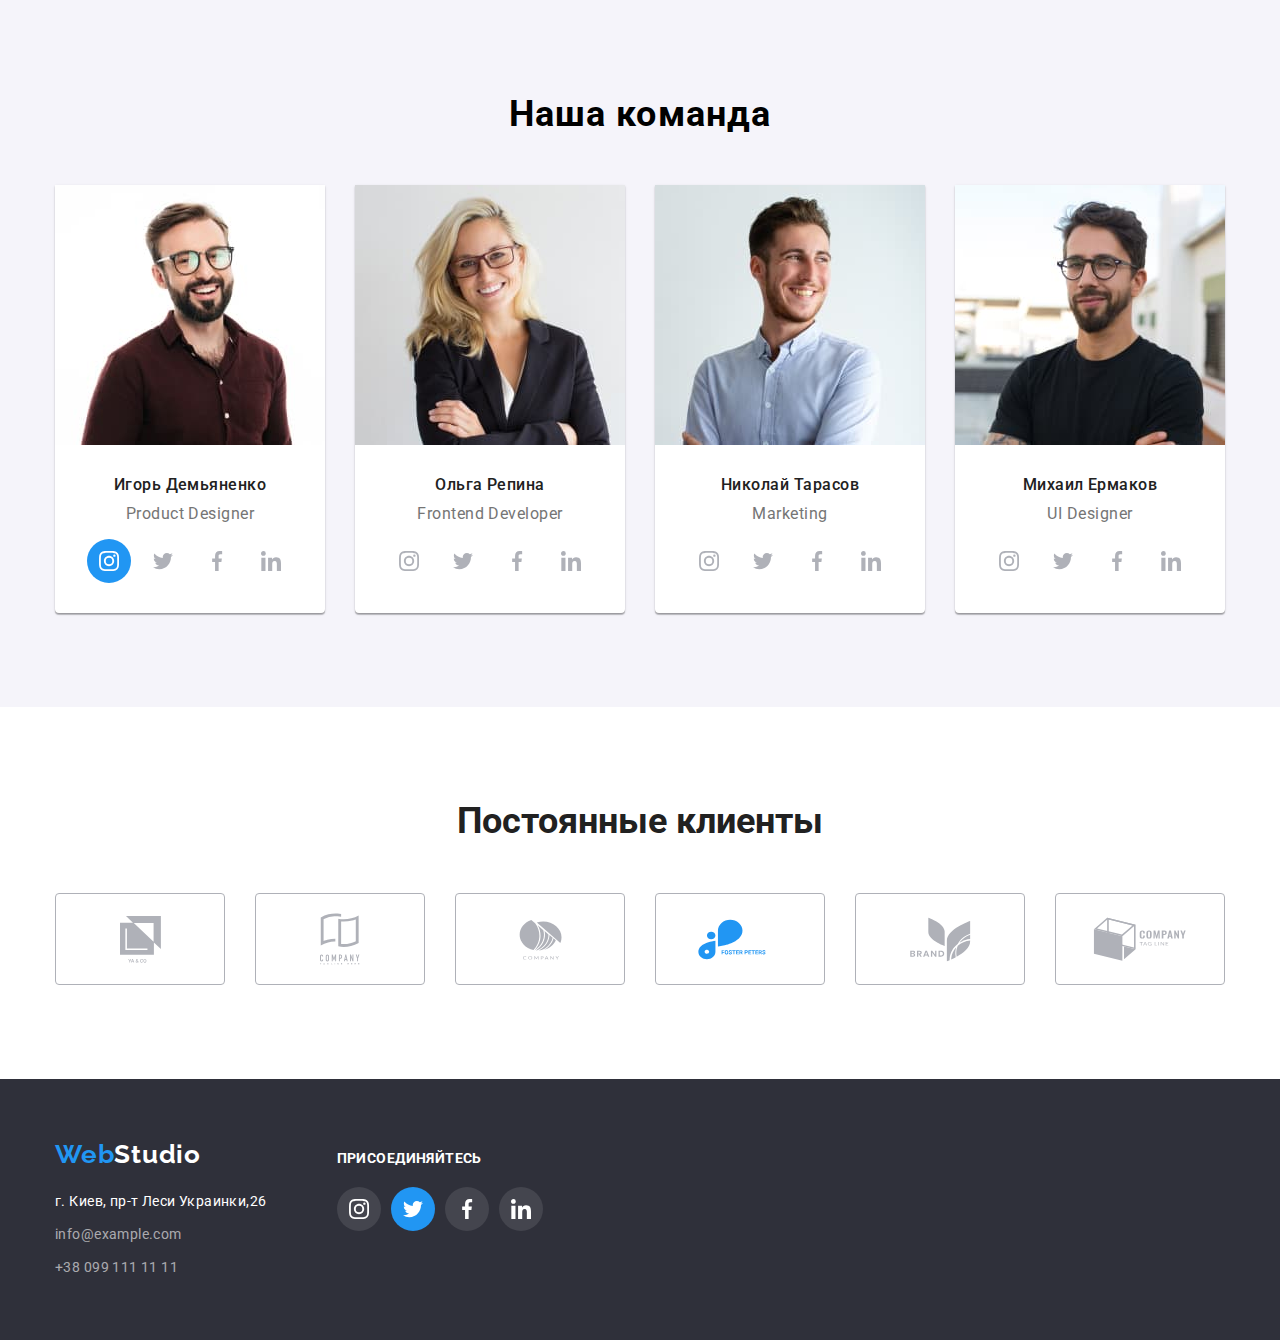
==== commit 43126750: "add2" ====
--- a/index.html
+++ b/index.html
@@ -405,5 +405,11 @@
         </section>
       </div>
     </footer>
+    <div class="backdrop">
+      <div class="modal">
+        <button type="button" class="modal-close-btn"></button>
+      </div>
+    </div>
+    <script src="./js/modal.js"></script>
   </body>
 </html>
--- a/css/styles.css
+++ b/css/styles.css
@@ -11,6 +11,8 @@
 --font-family-secondary: 'Raleway',sans-serif;
 --font-family-primary: 'Roboto',sans-serif;
 --icons-color:#AFB1B8;
+--transition-dur-func: 250ms cubic-bezier(0.4, 0, 0.2, 1);
+
 }
 
 h1,h2,h3,p{
@@ -64,7 +66,6 @@
 border: none;
 display: block;
 margin: 0 auto;
-
 }
 /* ///////////////////header////////////////////////// */
 header{border-bottom: 1px solid #ECECEC;}
@@ -81,11 +82,15 @@
 .navigation-links{
     display: flex;
     margin-left: 93px;
-    gap:50px
+    gap:50px;
+}
+.navigation-links a{
+    transition: color var(--transition-dur-func);
 }
 .navigation-links a:hover,
 .navigation-links a:focus{
     color: var(--accent-text-color);
+
 }
 .header-contacts{
     display: flex;
@@ -96,6 +101,10 @@
     display: flex;
 justify-content: center;
 align-items: center;
+}
+.icon-contacts{
+        transition: color 250ms cubic-bezier(0.4, 0, 0.2, 1),
+                fill 250ms cubic-bezier(0.4, 0, 0.2, 1);
 }
 .contacts:hover .icon-contacts,
 .contacts:focus .icon-contacts {
@@ -157,6 +166,10 @@
                     clip: rect(0 0 0 0);
                     overflow: hidden;
                 }
+.links-header::after{
+    content: ;
+    lin: 15px solid var(--accent-text-color);
+}
 /* .....................герой..................... */
 .hero{
     background-image: linear-gradient(rgba(47, 48, 58, 0.4), rgba(47, 48, 58, 0.4)), url(..//images/bgheroimg.jpg);
@@ -378,6 +391,9 @@
              justify-content: center;
              align-items: center;                             
                 fill:var(--icons-color);
+                      transition: fill 250ms cubic-bezier(0.4, 0, 0.2, 1),
+      background-color 250ms cubic-bezier(0.4, 0, 0.2, 1);
+
                  }
                  .social-links-team:hover,
                  .social-links-team:focus{
@@ -425,6 +441,9 @@
         justify-content: center;
         align-items: center;
         fill:var(--icons-color);
+              transition: fill 250ms cubic-bezier(0.4, 0, 0.2, 1),
+      border-color 250ms cubic-bezier(0.4, 0, 0.2, 1);
+
     } 
      .links-clients:hover,
      .links-clients:focus {
@@ -442,6 +461,8 @@
 background-color: rgba(255, 255, 255, 0.1);
 justify-content: center;
 align-items: center;
+      transition: background-color 250ms cubic-bezier(0.4, 0, 0.2, 1);
+
 }
 .social-links-items-footer:hover,
 .social-links-items-footer:focus{
@@ -484,7 +505,8 @@
         font-size: 14px;
         line-height: 1.7;
         letter-spacing: 0.03em;
-                color: var(--adress-color, white);
+ color: var(--adress-color, white);
+  transition: color 250ms cubic-bezier(0.4, 0, 0.2, 1);
              }
 
              footer{
@@ -515,6 +537,11 @@
 .img-portfolio li{
     width:370px;
     }
+    .img-portfolio-items,
+    .portfolio-menu-items{
+  
+      transition: box-shadow 250ms cubic-bezier(0.4, 0, 0.2, 1);
+}
         .img-portfolio-items:hover{
                     box-shadow: 0px 1px 3px rgba(0, 0, 0, 0.12), 0px 1px 1px rgba(0, 0, 0, 0.14), 0px 2px 1px rgba(0, 0, 0, 0.2);    }
 .portfolio-menu-items:hover,
@@ -543,6 +570,11 @@
             margin-left: auto;
             margin-right: auto;
 }
+button{
+          transition: background-color 250ms cubic-bezier(0.4, 0, 0.2, 1),
+      color 250ms cubic-bezier(0.4, 0, 0.2, 1);
+
+}
 button:hover,
 button:focus{
 background-color:var(--accent-text-color,blue);
@@ -601,3 +633,22 @@
     transform: translateY(0%);
 
 }
+/* /////////////////MODAL WINDOW////////////// */
+.backdrop{
+    position: fixed;
+    width: 100%;
+    height: 100%;
+    background-color:rgba(0, 0, 0, 0.2); ;
+    z-index: 100;
+    top: 0;
+    left: 0;
+}
+.modal{
+    position: absolute;
+    top:50%;
+    left:50%;
+    /* transform: translate(-50% -50%); */
+    width: 528px;
+    height: 581px;
+    background-color: var(--color-white);
+}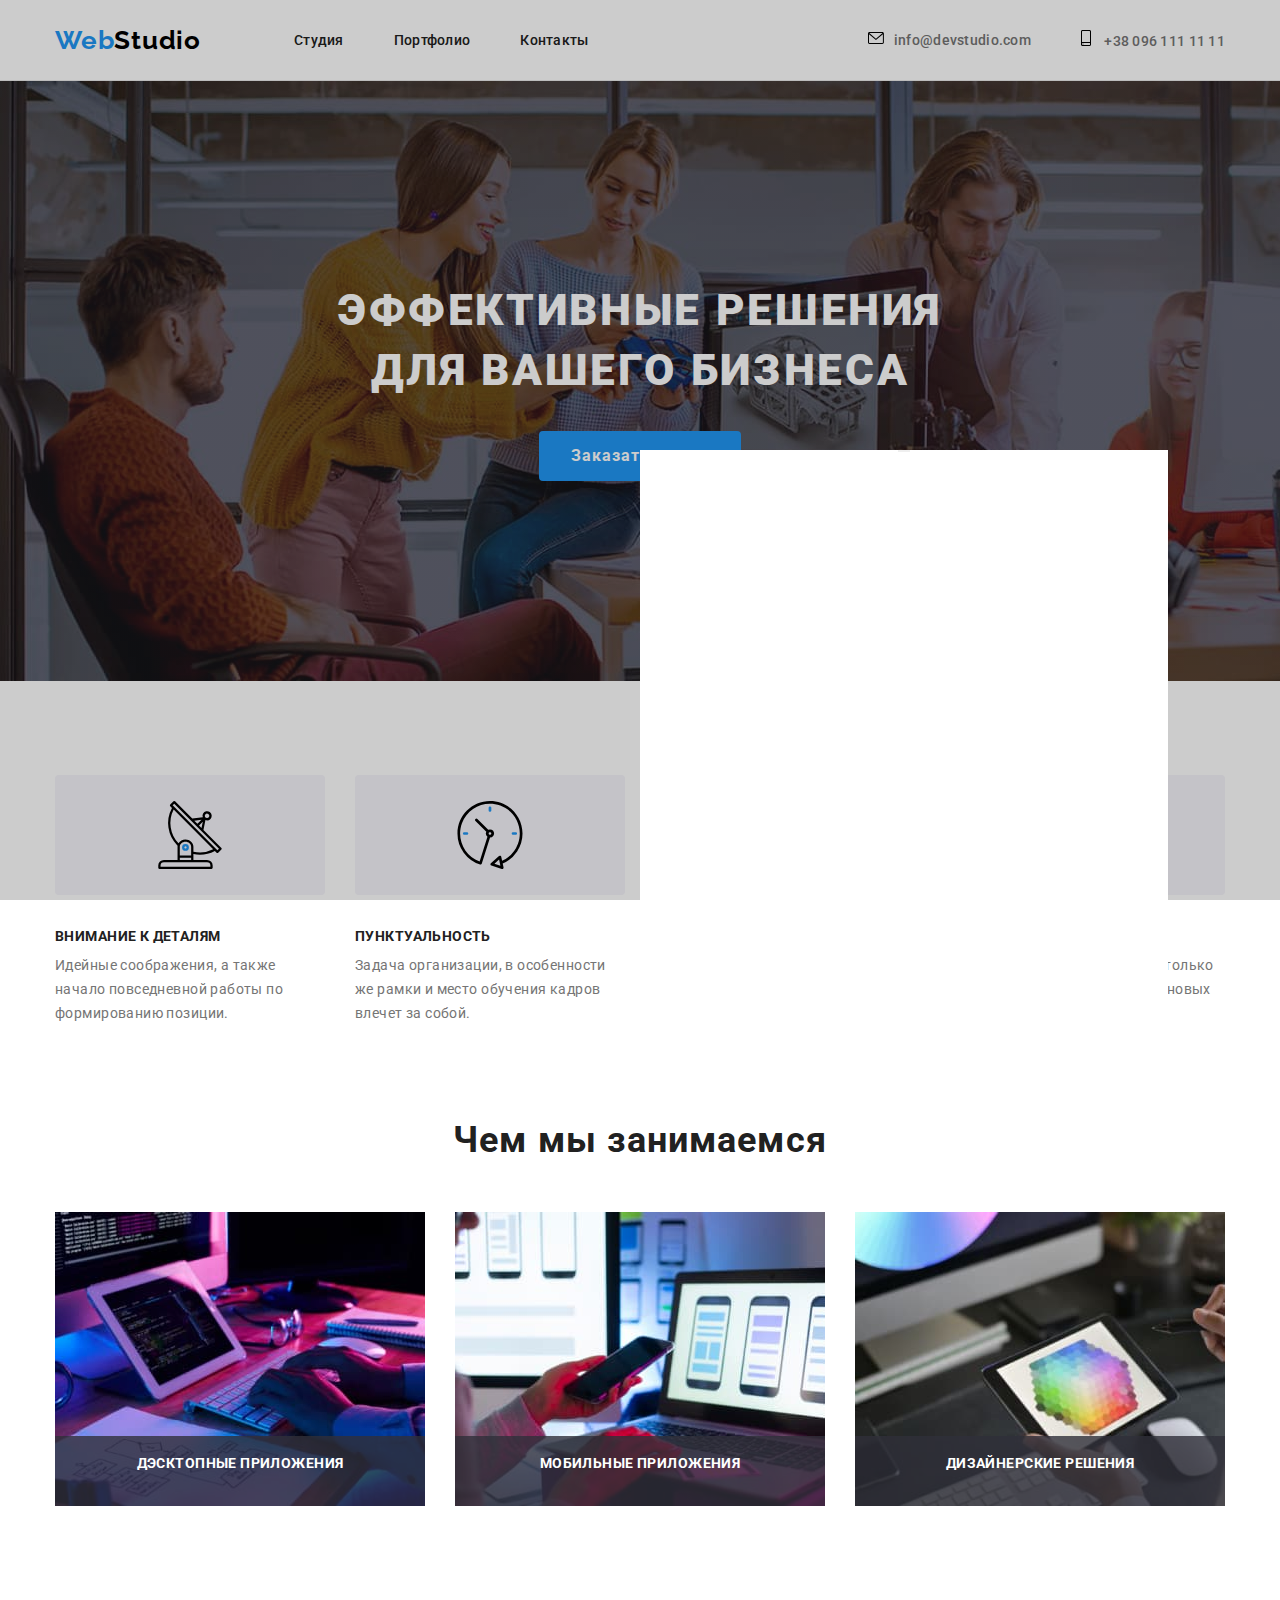
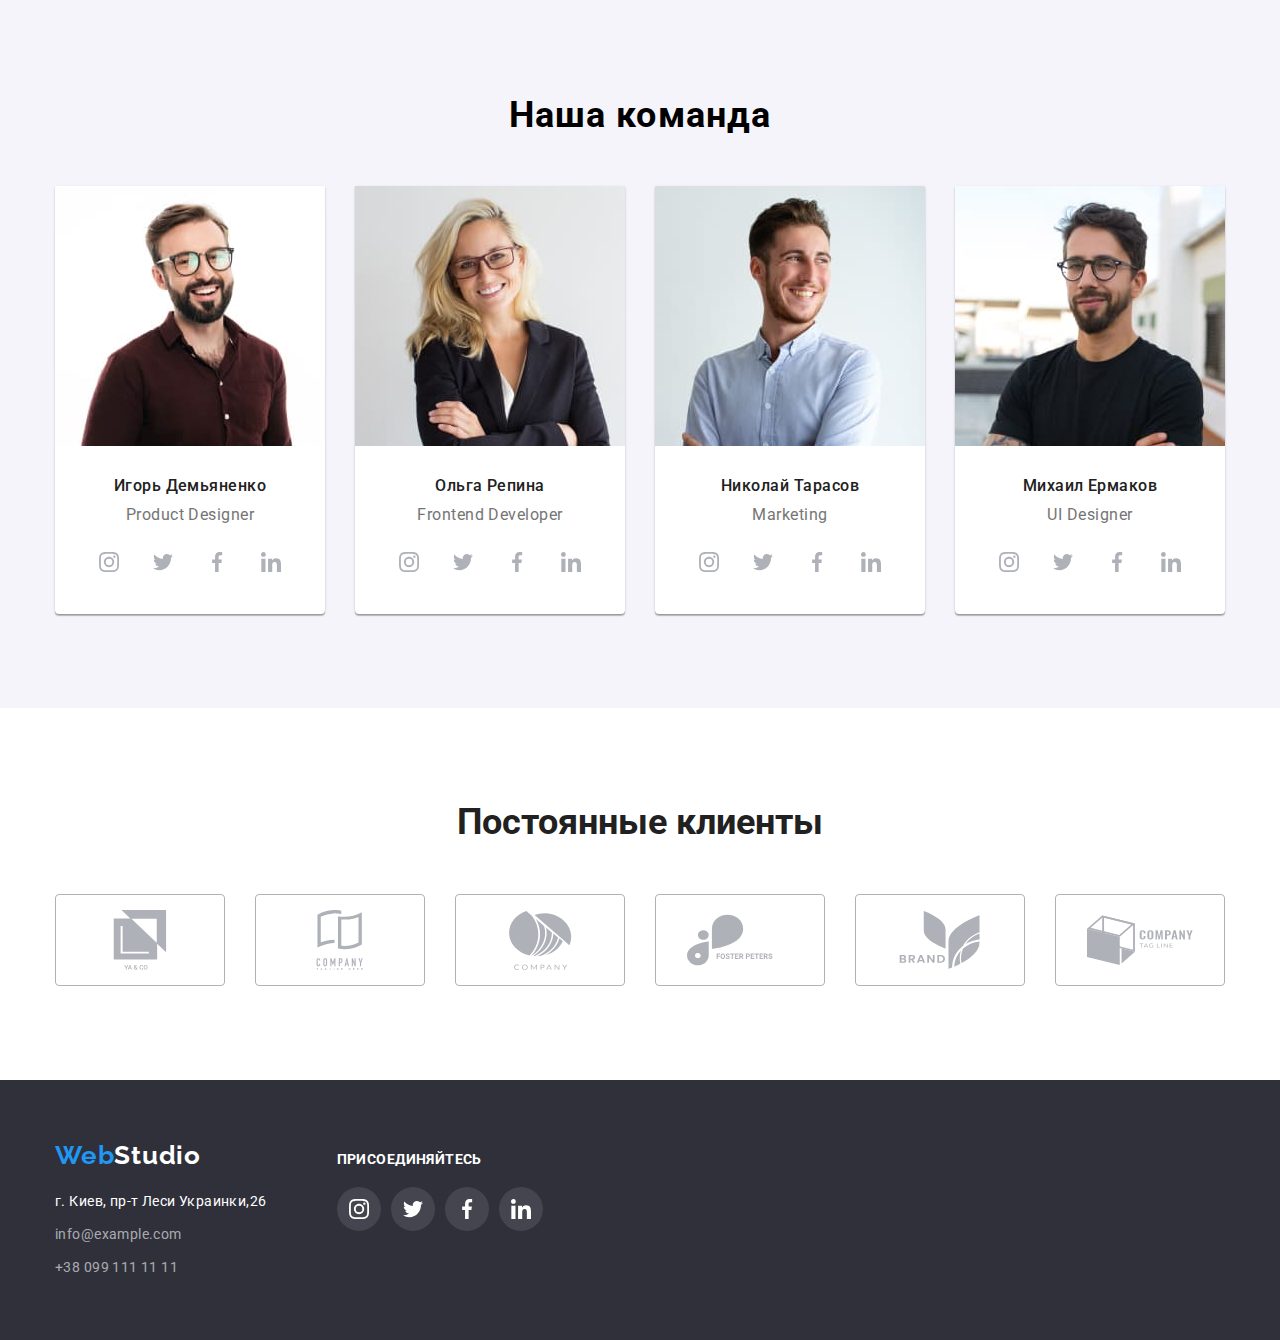
==== commit b25146c6: "addpravka 4" ====
--- a/index.html
+++ b/index.html
@@ -23,7 +23,7 @@
         <nav class="header-navigation">
           <a href="./index.html" class="logo">Web<span class="logo-studio">Studio</span></a>
           <ul class="navigation-links">
-            <li><a href="./index.html" class="links-header current">Студия</a></li>
+            <li><a href="./index.html" class="links-header">Студия</a></li>
             <li><a href="./portfolio.html" class="links-header">Портфолио</a></li>
             <li><a href="#" class="links-header">Контакты</a></li>
           </ul>
@@ -31,20 +31,21 @@
         <ul class="header-contacts">
           <li>
             <div class="contacts">
-              <svg class="icon-contacts icon-letter blue" width="16" height="12">
-                <use href="./images/icons.svg#icon-letter"></use>
-              </svg>
-              <a href="mailto:info@devstudio.com" class="links-header icon-contacts blue"
+              <a href="mailto:info@devstudio.com" class="links-header"
+                ><svg class="icon-letter" width="16" height="14">
+                  <use href="./images/icons.svg#icon-letter"></use></svg
                 >info@devstudio.com</a
               >
             </div>
           </li>
           <li>
             <div class="contacts">
-              <svg class="icon-contacts icon-phone" width="10" height="16">
-                <use href="./images/icons.svg#icon-smartphone"></use>
-              </svg>
-              <a href="tel:+380961111111" class="links-header icon-contacts"> +38 096 111 11 11</a>
+              <a href="tel:+380961111111" class="links-header"
+                ><svg class="icon-phone" width="10" height="16">
+                  <use href="./images/icons.svg#icon-smartphone"></use>
+                </svg>
+                +38 096 111 11 11</a
+              >
             </div>
           </li>
         </ul>
@@ -53,7 +54,7 @@
     <main>
       <section class="hero section">
         <div class="container hero-img-button">
-          <h1 class="hero-title">Эффективные решения для вашегобизнеса</h1>
+          <h1 class="hero-title">Эффективные решения для вашего бизнеса</h1>
           <button type="button" class="button-hero">Заказать услугу</button>
         </div>
       </section>
@@ -159,132 +160,136 @@
               <div class="info-team">
                 <h3 class="team-img-titles">Игорь Демьяненко</h3>
                 <p lang="en">Product Designer</p>
-              </div>
-              <ul class="social-list-team">
-                <li class="social-items-team">
-                  <a href="" class="social-links-team icon-blue-team"
-                    ><svg class="social-team-icons" width="20px" height="20px">
-                      <use href="./images/icons.svg#icon-instagram"></use></svg
-                  ></a>
-                </li>
-                <li class="social-items-team">
-                  <a href="" class="social-links-team"
-                    ><svg class="social-team-icons" width="20px" height="20px">
-                      <use href="./images/icons.svg#icon-twitter"></use></svg
-                  ></a>
-                </li>
-                <li class="social-items-team">
-                  <a href="" class="social-links-team"
-                    ><svg class="social-team-icons" width="20px" height="20px">
-                      <use href="./images/icons.svg#icon-facebook"></use></svg
-                  ></a>
-                </li>
-                <li class="social-items-team">
-                  <a href="" class="social-links-team"
-                    ><svg class="social-team-icons" width="20px" height="20px">
-                      <use href="./images/icons.svg#icon-linkedin"></use></svg
-                  ></a>
-                </li>
-              </ul>
+
+                <ul class="social-list-team">
+                  <li class="social-items-team">
+                    <a href="" class="social-links-team"
+                      ><svg class="social-team-icons" width="20px" height="20px">
+                        <use href="./images/icons.svg#icon-instagram"></use></svg
+                    ></a>
+                  </li>
+                  <li class="social-items-team">
+                    <a href="" class="social-links-team"
+                      ><svg class="social-team-icons" width="20px" height="20px">
+                        <use href="./images/icons.svg#icon-twitter"></use></svg
+                    ></a>
+                  </li>
+                  <li class="social-items-team">
+                    <a href="" class="social-links-team"
+                      ><svg class="social-team-icons" width="20px" height="20px">
+                        <use href="./images/icons.svg#icon-facebook"></use></svg
+                    ></a>
+                  </li>
+                  <li class="social-items-team">
+                    <a href="" class="social-links-team"
+                      ><svg class="social-team-icons" width="20px" height="20px">
+                        <use href="./images/icons.svg#icon-linkedin"></use></svg
+                    ></a>
+                  </li>
+                </ul>
+              </div>
             </li>
             <li>
               <img src="./images/img6.jpg" alt="фото Ольга Репина" width="270" height="260" />
               <div class="info-team">
                 <h3 class="team-img-titles">Ольга Репина</h3>
                 <p lang="en">Frontend Developer</p>
-              </div>
-              <ul class="social-list-team">
-                <li class="social-items-team">
-                  <a href="" class="social-links-team"
-                    ><svg class="social-team-icons" width="20px" height="20px">
-                      <use href="./images/icons.svg#icon-instagram"></use></svg
-                  ></a>
-                </li>
-                <li class="social-items-team">
-                  <a href="" class="social-links-team"
-                    ><svg class="social-team-icons" width="20px" height="20px">
-                      <use href="./images/icons.svg#icon-twitter"></use></svg
-                  ></a>
-                </li>
-                <li class="social-items-team">
-                  <a href="" class="social-links-team"
-                    ><svg class="social-team-icons" width="20px" height="20px">
-                      <use href="./images/icons.svg#icon-facebook"></use></svg
-                  ></a>
-                </li>
-                <li class="social-items-team">
-                  <a href="" class="social-links-team"
-                    ><svg class="social-team-icons" width="20px" height="20px">
-                      <use href="./images/icons.svg#icon-linkedin"></use></svg
-                  ></a>
-                </li>
-              </ul>
+
+                <ul class="social-list-team">
+                  <li class="social-items-team">
+                    <a href="" class="social-links-team"
+                      ><svg class="social-team-icons" width="20px" height="20px">
+                        <use href="./images/icons.svg#icon-instagram"></use></svg
+                    ></a>
+                  </li>
+                  <li class="social-items-team">
+                    <a href="" class="social-links-team"
+                      ><svg class="social-team-icons" width="20px" height="20px">
+                        <use href="./images/icons.svg#icon-twitter"></use></svg
+                    ></a>
+                  </li>
+                  <li class="social-items-team">
+                    <a href="" class="social-links-team"
+                      ><svg class="social-team-icons" width="20px" height="20px">
+                        <use href="./images/icons.svg#icon-facebook"></use></svg
+                    ></a>
+                  </li>
+                  <li class="social-items-team">
+                    <a href="" class="social-links-team"
+                      ><svg class="social-team-icons" width="20px" height="20px">
+                        <use href="./images/icons.svg#icon-linkedin"></use></svg
+                    ></a>
+                  </li>
+                </ul>
+              </div>
             </li>
             <li>
               <img src="./images/img7.jpg" alt="фото Николай Тарасов" width="270" height="260" />
               <div class="info-team">
                 <h3 class="team-img-titles">Николай Тарасов</h3>
                 <p lang="en">Marketing</p>
-              </div>
-              <ul class="social-list-team">
-                <li class="social-items-team">
-                  <a href="" class="social-links-team"
-                    ><svg class="social-team-icons" width="20px" height="20px">
-                      <use href="./images/icons.svg#icon-instagram"></use></svg
-                  ></a>
-                </li>
-                <li class="social-items-team">
-                  <a href="" class="social-links-team"
-                    ><svg class="social-team-icons" width="20px" height="20px">
-                      <use href="./images/icons.svg#icon-twitter"></use></svg
-                  ></a>
-                </li>
-                <li class="social-items-team">
-                  <a href="" class="social-links-team"
-                    ><svg class="social-team-icons" width="20px" height="20px">
-                      <use href="./images/icons.svg#icon-facebook"></use></svg
-                  ></a>
-                </li>
-                <li class="social-items-team">
-                  <a href="" class="social-links-team"
-                    ><svg class="social-team-icons" width="20px" height="20px">
-                      <use href="./images/icons.svg#icon-linkedin"></use></svg
-                  ></a>
-                </li>
-              </ul>
+
+                <ul class="social-list-team">
+                  <li class="social-items-team">
+                    <a href="" class="social-links-team"
+                      ><svg class="social-team-icons" width="20px" height="20px">
+                        <use href="./images/icons.svg#icon-instagram"></use></svg
+                    ></a>
+                  </li>
+                  <li class="social-items-team">
+                    <a href="" class="social-links-team"
+                      ><svg class="social-team-icons" width="20px" height="20px">
+                        <use href="./images/icons.svg#icon-twitter"></use></svg
+                    ></a>
+                  </li>
+                  <li class="social-items-team">
+                    <a href="" class="social-links-team"
+                      ><svg class="social-team-icons" width="20px" height="20px">
+                        <use href="./images/icons.svg#icon-facebook"></use></svg
+                    ></a>
+                  </li>
+                  <li class="social-items-team">
+                    <a href="" class="social-links-team"
+                      ><svg class="social-team-icons" width="20px" height="20px">
+                        <use href="./images/icons.svg#icon-linkedin"></use></svg
+                    ></a>
+                  </li>
+                </ul>
+              </div>
             </li>
             <li>
               <img src="./images/img8.jpg" alt="фото Михаил Ермаков" width="270" height="260" />
               <div class="info-team">
                 <h3 class="team-img-titles">Михаил Ермаков</h3>
                 <p lang="en">UI Designer</p>
-              </div>
-              <ul class="social-list-team">
-                <li class="social-items-team">
-                  <a href="" class="social-links-team"
-                    ><svg class="social-team-icons" width="20px" height="20px">
-                      <use href="./images/icons.svg#icon-instagram"></use></svg
-                  ></a>
-                </li>
-                <li class="social-items-team">
-                  <a href="" class="social-links-team"
-                    ><svg class="social-team-icons" width="20px" height="20px">
-                      <use href="./images/icons.svg#icon-twitter"></use></svg
-                  ></a>
-                </li>
-                <li class="social-items-team">
-                  <a href="" class="social-links-team"
-                    ><svg class="social-team-icons" width="20px" height="20px">
-                      <use href="./images/icons.svg#icon-facebook"></use></svg
-                  ></a>
-                </li>
-                <li class="social-items-team">
-                  <a href="" class="social-links-team"
-                    ><svg class="social-team-icons" width="20px" height="20px">
-                      <use href="./images/icons.svg#icon-linkedin"></use></svg
-                  ></a>
-                </li>
-              </ul>
+
+                <ul class="social-list-team">
+                  <li class="social-items-team">
+                    <a href="" class="social-links-team"
+                      ><svg class="social-team-icons" width="20px" height="20px">
+                        <use href="./images/icons.svg#icon-instagram"></use></svg
+                    ></a>
+                  </li>
+                  <li class="social-items-team">
+                    <a href="" class="social-links-team"
+                      ><svg class="social-team-icons" width="20px" height="20px">
+                        <use href="./images/icons.svg#icon-twitter"></use></svg
+                    ></a>
+                  </li>
+                  <li class="social-items-team">
+                    <a href="" class="social-links-team"
+                      ><svg class="social-team-icons" width="20px" height="20px">
+                        <use href="./images/icons.svg#icon-facebook"></use></svg
+                    ></a>
+                  </li>
+                  <li class="social-items-team">
+                    <a href="" class="social-links-team"
+                      ><svg class="social-team-icons" width="20px" height="20px">
+                        <use href="./images/icons.svg#icon-linkedin"></use></svg
+                    ></a>
+                  </li>
+                </ul>
+              </div>
             </li>
           </ul>
         </div>
@@ -295,42 +300,42 @@
           <ul class="list-clients">
             <li class="clients-items">
               <a href="" class="links-clients">
-                <svg class="clients-icon" width="41" height="47">
+                <svg class="clients-icon" width="106" height="60">
                   <use href="./images/icons.svg#icon-group" class="icons"></use>
                 </svg>
               </a>
             </li>
             <li class="clients-items">
               <a href="" class="links-clients">
-                <svg class="clients-icon" width="40" height="52">
+                <svg class="clients-icon" width="106" height="60">
                   <use href="./images/icons.svg#icon-group2"></use>
                 </svg>
               </a>
             </li>
             <li class="clients-items">
               <a href="" class="links-clients">
-                <svg class="clients-icon" width="43" height="41">
+                <svg class="clients-icon" width="106" height="60">
                   <use href="./images/icons.svg#icon-group3"></use>
                 </svg>
               </a>
             </li>
-            <li class="clients-items icon-blue-clients">
-              <a href="" class="links-clients">
-                <svg class="clients-icon icon-blue-clients" width="84" height="41">
+            <li class="clients-items">
+              <a href="" class="links-clients">
+                <svg class="clients-icon" width="106" height="60">
                   <use href="./images/icons.svg#icon-group4"></use>
                 </svg>
               </a>
             </li>
             <li class="clients-items">
               <a href="" class="links-clients">
-                <svg class="clients-icon" width="63" height="45">
+                <svg class="clients-icon" width="106" height="60">
                   <use href="./images/icons.svg#icon-group5"></use>
                 </svg>
               </a>
             </li>
             <li class="clients-items">
               <a href="" class="links-clients">
-                <svg class="clients-icon" width="94" height="44">
+                <svg class="clients-icon" width="106" height="60">
                   <use href="./images/icons.svg#icon-group6"></use>
                 </svg>
               </a>
@@ -380,7 +385,7 @@
                 </a>
               </li>
               <li class="social-list-items-footer">
-                <a href="" class="social-links-items-footer icon-blue">
+                <a href="" class="social-links-items-footer">
                   <svg class="social-list-icons-footer" width="20px" height="20px">
                     <use href="/images/icons.svg#icon-twitter"></use>
                   </svg>
--- a/css/styles.css
+++ b/css/styles.css
@@ -86,6 +86,12 @@
 }
 .navigation-links a{
     transition: color var(--transition-dur-func);
+    font-style: normal;
+font-weight: 500;
+font-size: 14px;
+line-height: 1.14;
+letter-spacing: 0.02em;
+
 }
 .navigation-links a:hover,
 .navigation-links a:focus{
@@ -96,6 +102,8 @@
     display: flex;
         margin-left: auto;
         gap: 50px;
+                align-items: center;
+
 }
 .contacts{
     display: flex;
@@ -106,20 +114,18 @@
         transition: color 250ms cubic-bezier(0.4, 0, 0.2, 1),
                 fill 250ms cubic-bezier(0.4, 0, 0.2, 1);
 }
-.contacts:hover .icon-contacts,
-.contacts:focus .icon-contacts {
-    fill:var(--accent-text-color,blue);
+.links-header:hover ,
+.links-header:focus{
+    fill: currentColor;
 color: var(--accent-text-color);
-}
-.contacts>.blue{
-    color: var(--accent-text-color);
-    fill: var(--accent-text-color);
 }
 .icon-letter{
     margin-right: 10px;
+    color: currentColor;
 }
 .icon-phone{
     margin-right: 10px;
+    color: currentColor;
 }
 .header-contacts:first-child{
     margin-right: 50px;
@@ -166,18 +172,19 @@
                     clip: rect(0 0 0 0);
                     overflow: hidden;
                 }
-.links-header::after{
+/* .links-header::after{
     content: ;
     lin: 15px solid var(--accent-text-color);
-}
+} */
 /* .....................герой..................... */
 .hero{
     background-image: linear-gradient(rgba(47, 48, 58, 0.4), rgba(47, 48, 58, 0.4)), url(..//images/bgheroimg.jpg);
         background-repeat: no-repeat;
 background-size:1600px ;
-background-position:center;
-}
-.hero{
+background-size:cover;
+max-width: 1600px;
+height: 600px;
+margin: 0 auto;
             padding: 200px 0;
             background-color: #C4C4C4;
 }
@@ -228,19 +235,15 @@
     /* display: flex; */
 background: #F5F4FA;
     border-radius: 4px;  
-    margin-bottom: 30px;
     width: 270px;
     height: 120px;
         padding: 25px 101px;
     /* justify-content: center;
     padding: auto; */
 }
-/* .items-advantage{
-    display: flex;
-    flex-direction: column;
-    justify-content: center;
-        
-} */
+.items-advantage{
+    margin-bottom: 30px;
+}
 /* .items-advantage>.icons-advantage { 
     justify-content: center;
     align-items: center;
@@ -323,7 +326,8 @@
         background-color:var(--background-color-team) ;
     }
     .team-img-titles{
-        padding-bottom: 10px;
+        margin-bottom: 10px;
+        margin-top: 30px;
     }
     .title-team{
         font-style: normal;
@@ -339,9 +343,9 @@
             margin-right: auto;
         
     }
-    .info-team{
-        padding: 30px 0 16px 0;
-    }
+    /* .info-team{
+        marging: 30px 0;
+    } */
     .our-team h3{
         font-style: normal;
             font-weight: 500;
@@ -376,7 +380,9 @@
              display: flex;
              gap: 10px;
              justify-content: center;
-             padding-bottom: 30px
+              margin-top: 16px;
+              margin-bottom: 30px;
+
          }
     
          .social-list-team li  {
@@ -390,22 +396,18 @@
              background-color: #FFFFFF;
              justify-content: center;
              align-items: center;                             
-                fill:var(--icons-color);
+                color:var(--icons-color);
                       transition: fill 250ms cubic-bezier(0.4, 0, 0.2, 1),
       background-color 250ms cubic-bezier(0.4, 0, 0.2, 1);
 
                  }
                  .social-links-team:hover,
                  .social-links-team:focus{
-                    fill: var(--color-white);
+                    color: var(--color-white);
                     background-color:var(--accent-text-color);}
-                 /* .social-list-team li:hover,
-                 .social-list-team li:focus{
-                                 } */
-         .icon-blue-team{
-            background-color:var(--accent-text-color);
-            fill: var(--color-white);
-         }
+                    .social-team-icons{
+                        fill: currentColor;
+                    }
     /* ///////////////////////clients////////////////// */
     .clients-items{
         display: flex;
@@ -414,10 +416,6 @@
                     justify-content: center;
                     align-items: center;
     }
-    .icon-blue-clients{
-        fill: var(--accent-text-color);
-        border-color: var(--accent-text-color);
-    }
     .clients-title{
         text-align: center;
         margin-bottom: 50px;
@@ -432,15 +430,13 @@
     }
     .links-clients{
         display: flex;
-        width: 106px;
-        height: 60px;
         border: 1px solid #AFB1B8;
      border-radius: 4px;
         width: 170px;
         height: 92px;
         justify-content: center;
         align-items: center;
-        fill:var(--icons-color);
+        color:var(--icons-color);
               transition: fill 250ms cubic-bezier(0.4, 0, 0.2, 1),
       border-color 250ms cubic-bezier(0.4, 0, 0.2, 1);
 
@@ -448,14 +444,17 @@
      .links-clients:hover,
      .links-clients:focus {
      border-color: var(--accent-text-color);
-     fill: var(--accent-text-color);
+     color: var(--accent-text-color);
+                    }
+                    .clients-icon{
+                        fill: currentColor;
                     }
     
    /* //////////////////// footer////////////////////// */
 .social-links-items-footer{
     display: flex;
     width: 44px;
-    fill: var(--color-white);
+    color: var(--color-white);
 height: 44px;
 border-radius: 50%;
 background-color: rgba(255, 255, 255, 0.1);
@@ -469,9 +468,6 @@
     background-color: var(--accent-text-color);
 }
 
-   .icon-blue{
-       background-color: var(--accent-text-color);
-   }
    .footer-list-title{
     font-weight: 700;
         font-size: 14px;
@@ -520,6 +516,10 @@
             .logo-studio-footer{
                 color:var(--color-white) ;
             }
+                        .social-list-icons-footer{
+                fill: currentColor;
+            }
+
                        /* /////////////////// PORTFOLIO/////////////// */
 /* galery and buttons */
 
@@ -542,10 +542,10 @@
   
       transition: box-shadow 250ms cubic-bezier(0.4, 0, 0.2, 1);
 }
-        .img-portfolio-items:hover{
+        .img-portfolio-links:hover{
                     box-shadow: 0px 1px 3px rgba(0, 0, 0, 0.12), 0px 1px 1px rgba(0, 0, 0, 0.14), 0px 2px 1px rgba(0, 0, 0, 0.2);    }
-.portfolio-menu-items:hover,
-.portfolio-menu-items:focus{
+.btn-portfolio-menu:hover,
+.btn-portfolio-menu:focus{
                     box-shadow: 0px 1px 3px rgba(0, 0, 0, 0.12), 0px 1px 1px rgba(0, 0, 0, 0.14), 0px 2px 1px rgba(0, 0, 0, 0.2);
                     }
 .galery-portfolio button{
@@ -604,6 +604,10 @@
     
         color:var(--text-color,silver);
 }
+.img-portfolio-links{
+    display: block;
+}
+
 /* ///////////////////overlay animation////////////// */
 p.overlay-portfolio-text {
     background: rgba(33, 150, 243, 0.9);
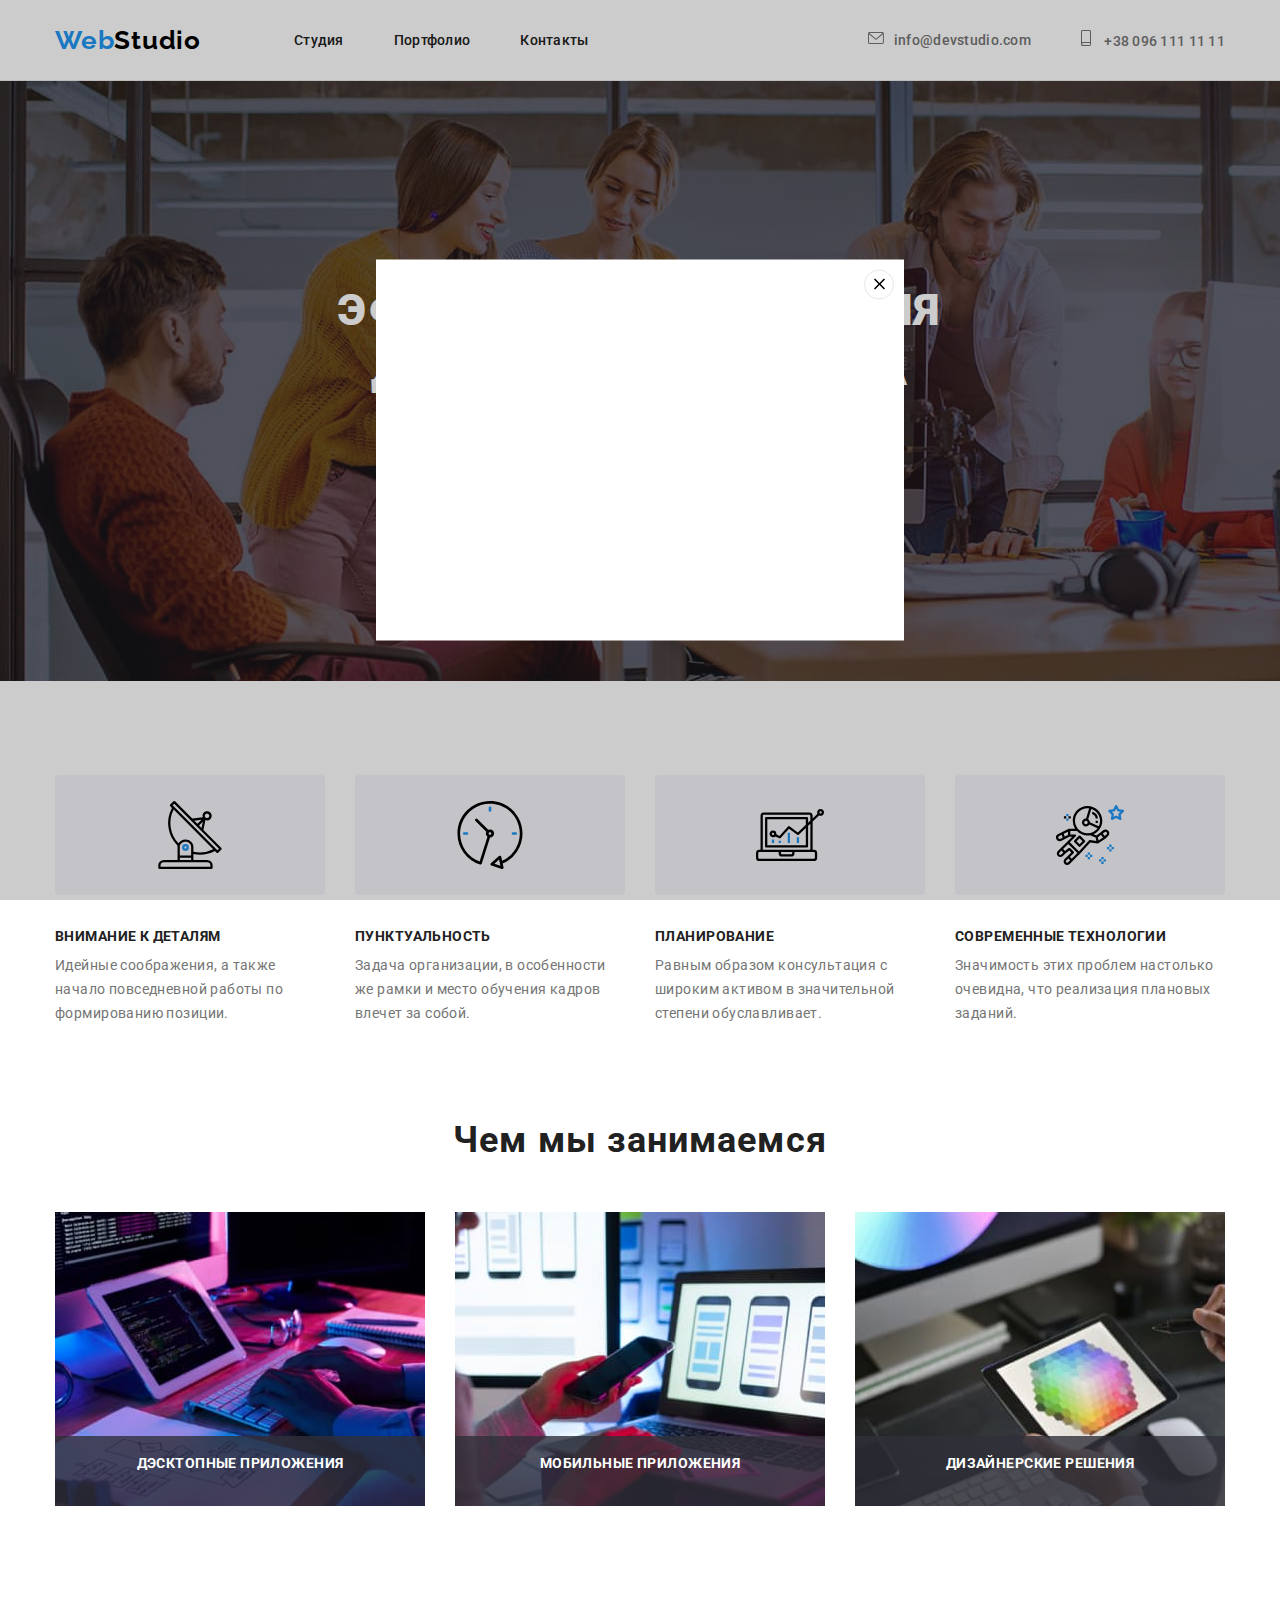
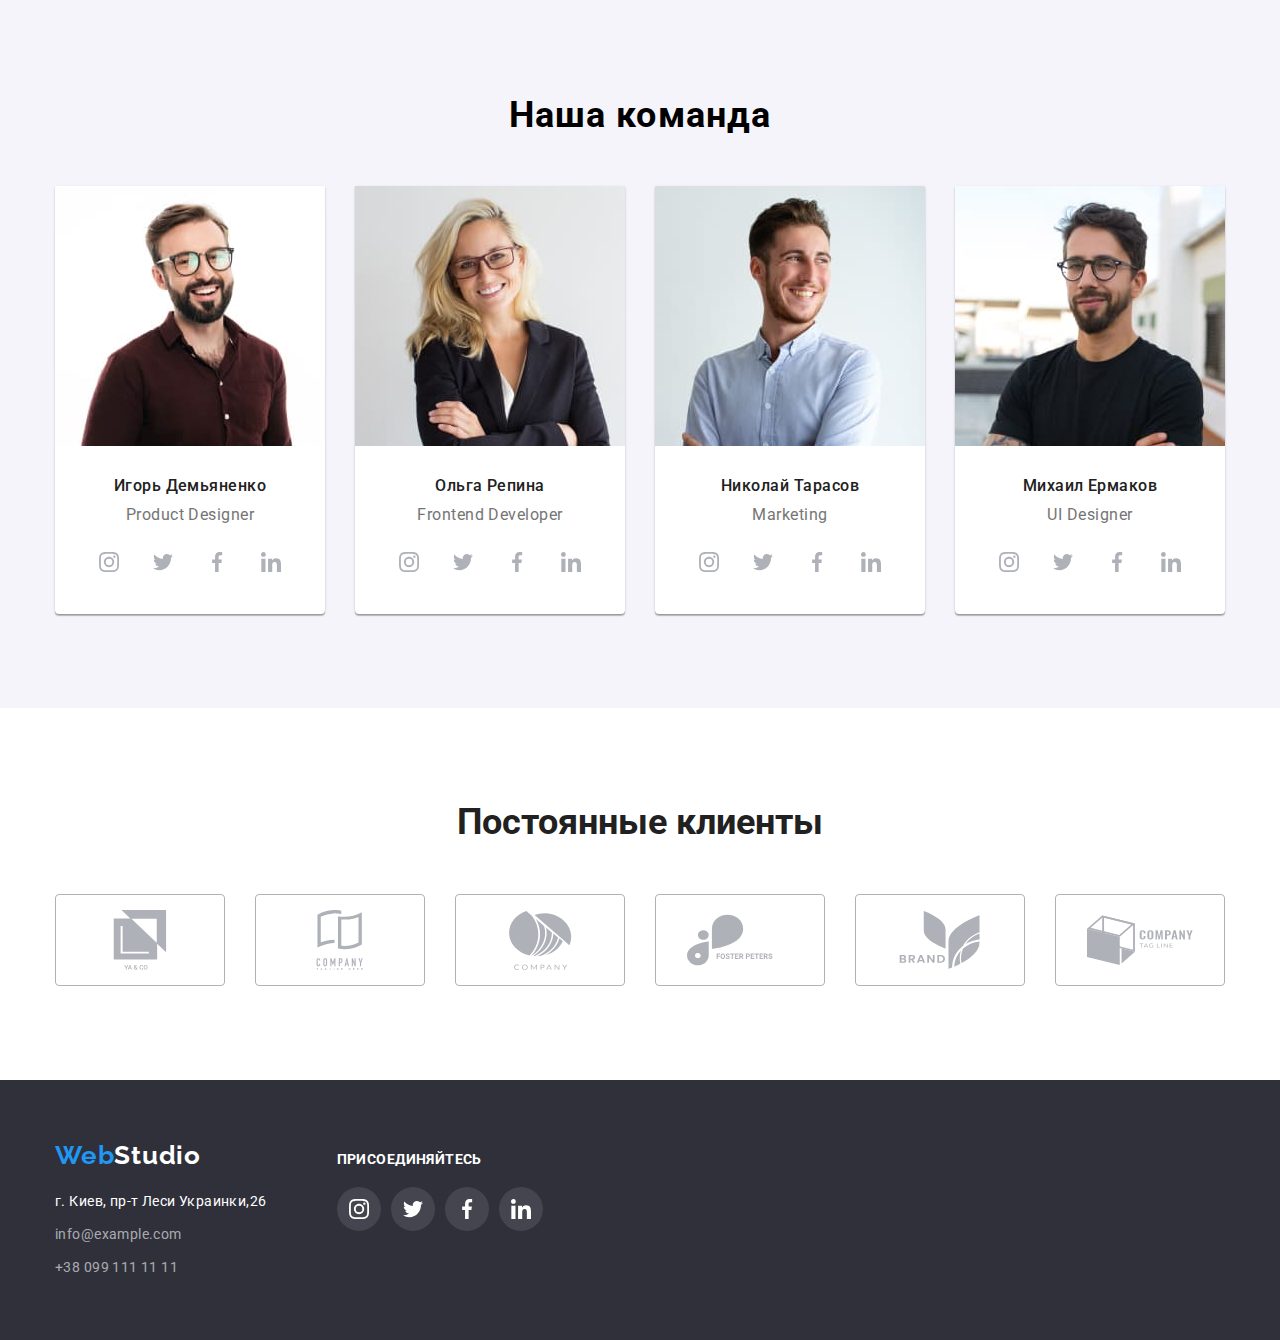
==== commit fc884046: "homework5" ====
--- a/index.html
+++ b/index.html
@@ -23,9 +23,9 @@
         <nav class="header-navigation">
           <a href="./index.html" class="logo">Web<span class="logo-studio">Studio</span></a>
           <ul class="navigation-links">
-            <li><a href="./index.html" class="links-header">Студия</a></li>
-            <li><a href="./portfolio.html" class="links-header">Портфолио</a></li>
-            <li><a href="#" class="links-header">Контакты</a></li>
+            <li><a href="./index.html" class="links-header active-links">Студия</a></li>
+            <li><a href="./portfolio.html" class="links-header active-links">Портфолио</a></li>
+            <li><a href="#" class="links-header active-links">Контакты</a></li>
           </ul>
         </nav>
         <ul class="header-contacts">
@@ -55,7 +55,7 @@
       <section class="hero section">
         <div class="container hero-img-button">
           <h1 class="hero-title">Эффективные решения для вашего бизнеса</h1>
-          <button type="button" class="button-hero">Заказать услугу</button>
+          <button type="button" data-modal-open class="button-hero">Заказать услугу</button>
         </div>
       </section>
       <section class="advantage section">
@@ -410,9 +410,13 @@
         </section>
       </div>
     </footer>
-    <div class="backdrop">
+    <div class="backdrop" data-modal>
       <div class="modal">
-        <button type="button" class="modal-close-btn"></button>
+        <button type="button" data-modal-close class="modal-close-btn">
+          <svg class="modal-close-btn-icon" width="18" height="18">
+            <use href="./images/icons.svg#icon-closebtn"></use>
+          </svg>
+        </button>
       </div>
     </div>
     <script src="./js/modal.js"></script>
--- a/css/styles.css
+++ b/css/styles.css
@@ -37,7 +37,7 @@
     /* width: 1200px; */
 }
 .link{
-    text-decoration: none;
+    text-decoration:none;
 }
 .container{
     margin-left: auto;
@@ -110,14 +110,32 @@
 justify-content: center;
 align-items: center;
 }
-.icon-contacts{
-        transition: color 250ms cubic-bezier(0.4, 0, 0.2, 1),
-                fill 250ms cubic-bezier(0.4, 0, 0.2, 1);
+.links-header{
+        fill: currentColor;
+        transition: color var(--transition-dur-func);
 }
 .links-header:hover ,
 .links-header:focus{
-    fill: currentColor;
 color: var(--accent-text-color);
+}
+.active-links::after{
+    content: "";
+    position: absolute;
+    display: flex;
+    margin-top: 28px;
+    min-width: 48px;
+    height: 4px;
+    border-radius: 2px;
+    background-color: var(--accent-text-color);
+    visibility:hidden;
+    opacity: 0;
+    pointer-events: none;
+}
+.active-links:active::after,
+.lactive-links:visited::after{
+   visibility: visible;
+   opacity:100;
+   
 }
 .icon-letter{
     margin-right: 10px;
@@ -397,8 +415,8 @@
              justify-content: center;
              align-items: center;                             
                 color:var(--icons-color);
-                      transition: fill 250ms cubic-bezier(0.4, 0, 0.2, 1),
-      background-color 250ms cubic-bezier(0.4, 0, 0.2, 1);
+                      transition: color var(--transition-dur-func),
+      background-color var(--transition-dur-func);
 
                  }
                  .social-links-team:hover,
@@ -437,8 +455,8 @@
         justify-content: center;
         align-items: center;
         color:var(--icons-color);
-              transition: fill 250ms cubic-bezier(0.4, 0, 0.2, 1),
-      border-color 250ms cubic-bezier(0.4, 0, 0.2, 1);
+              transition: color var(--transition-dur-func),
+      border-color var(--transition-dur-func);
 
     } 
      .links-clients:hover,
@@ -460,7 +478,7 @@
 background-color: rgba(255, 255, 255, 0.1);
 justify-content: center;
 align-items: center;
-      transition: background-color 250ms cubic-bezier(0.4, 0, 0.2, 1);
+      transition: background-color var(--transition-dur-func);
 
 }
 .social-links-items-footer:hover,
@@ -502,7 +520,7 @@
         line-height: 1.7;
         letter-spacing: 0.03em;
  color: var(--adress-color, white);
-  transition: color 250ms cubic-bezier(0.4, 0, 0.2, 1);
+  transition: color var(--transition-dur-func);
              }
 
              footer{
@@ -540,7 +558,7 @@
     .img-portfolio-items,
     .portfolio-menu-items{
   
-      transition: box-shadow 250ms cubic-bezier(0.4, 0, 0.2, 1);
+      transition: box-shadow var(--transition-dur-func);
 }
         .img-portfolio-links:hover{
                     box-shadow: 0px 1px 3px rgba(0, 0, 0, 0.12), 0px 1px 1px rgba(0, 0, 0, 0.14), 0px 2px 1px rgba(0, 0, 0, 0.2);    }
@@ -571,8 +589,8 @@
             margin-right: auto;
 }
 button{
-          transition: background-color 250ms cubic-bezier(0.4, 0, 0.2, 1),
-      color 250ms cubic-bezier(0.4, 0, 0.2, 1);
+          transition: background-color var(--transition-dur-func),
+      color var(--transition-dur-func);
 
 }
 button:hover,
@@ -619,12 +637,13 @@
     position: absolute;
     left: 0;
     top: 0;
-    text-align: center;
+    text-align:start;
     height: 100%;
     width: 100%;
     overflow:auto;
     transform: translateY(100%);
     transition: transform 250ms cubic-bezier(0.4, 0, 0.2, 1);
+    padding: 63px 24px;
 
     
 }
@@ -633,7 +652,7 @@
     display: block;
     overflow: hidden;
 }
-.img-portfolio-items:hover .overlay-portfolio-text{
+.img-portfolio-links:hover .overlay-portfolio-text{
     transform: translateY(0%);
 
 }
@@ -646,13 +665,35 @@
     z-index: 100;
     top: 0;
     left: 0;
+    transition: opacity var(--transition-dur-func),visibility var(--transition-dur-func);
 }
 .modal{
     position: absolute;
     top:50%;
     left:50%;
-    /* transform: translate(-50% -50%); */
+    transform:translate(-50%,-50%);
     width: 528px;
-    height: 581px;
+    height: 381px;
     background-color: var(--color-white);
-}+}
+.modal-close-btn{
+    display: flex;
+    justify-content: center;
+    align-items: center;
+    position: absolute;
+    top: 10px;
+    right: 10px;
+    background-color: transparent;
+    width: 30px;
+    height: 30px;
+    padding:0;
+    fill: currentColor;
+    color: #000000;
+    border: 1px solid rgba(0, 0, 0, 0.1);
+    border-radius: 50%;
+}
+.backdrop.is-hidden{
+    opacity: 0;
+    visibility: hidden;
+    pointer-events: none;
+}
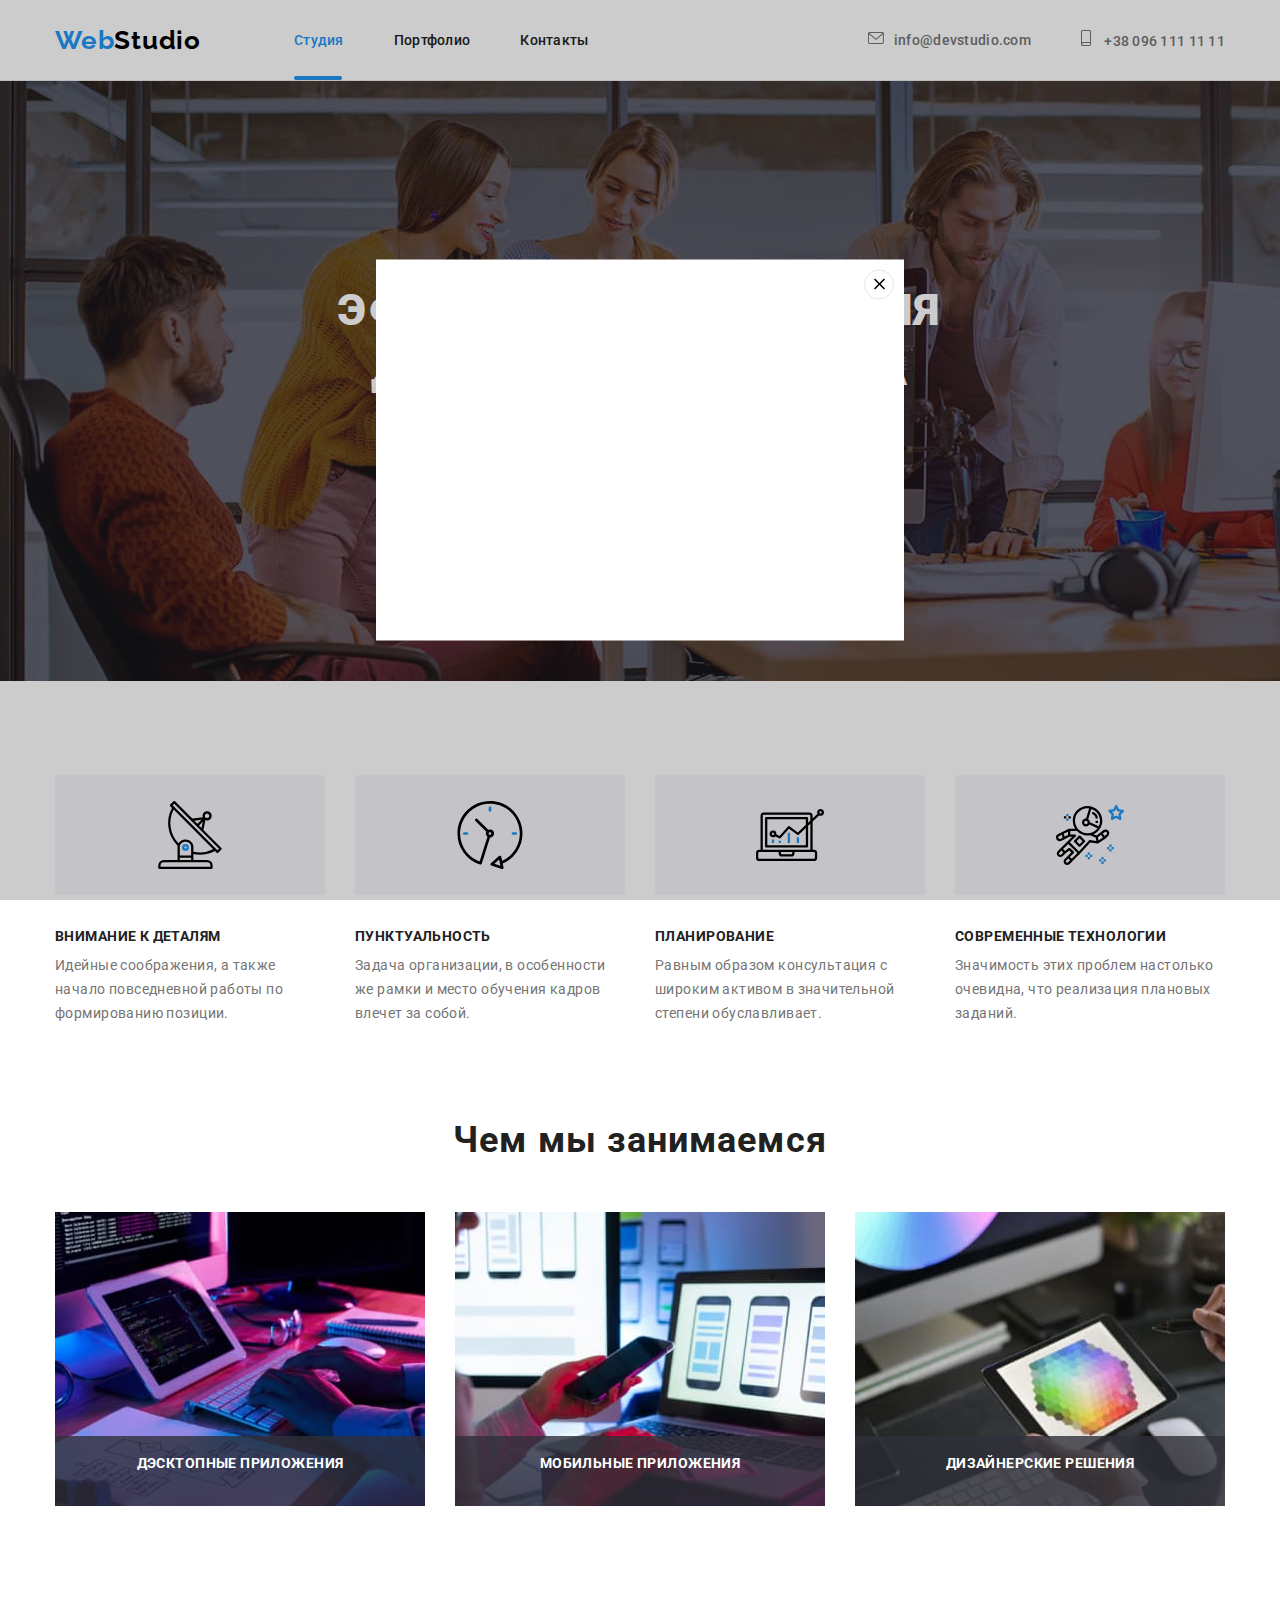
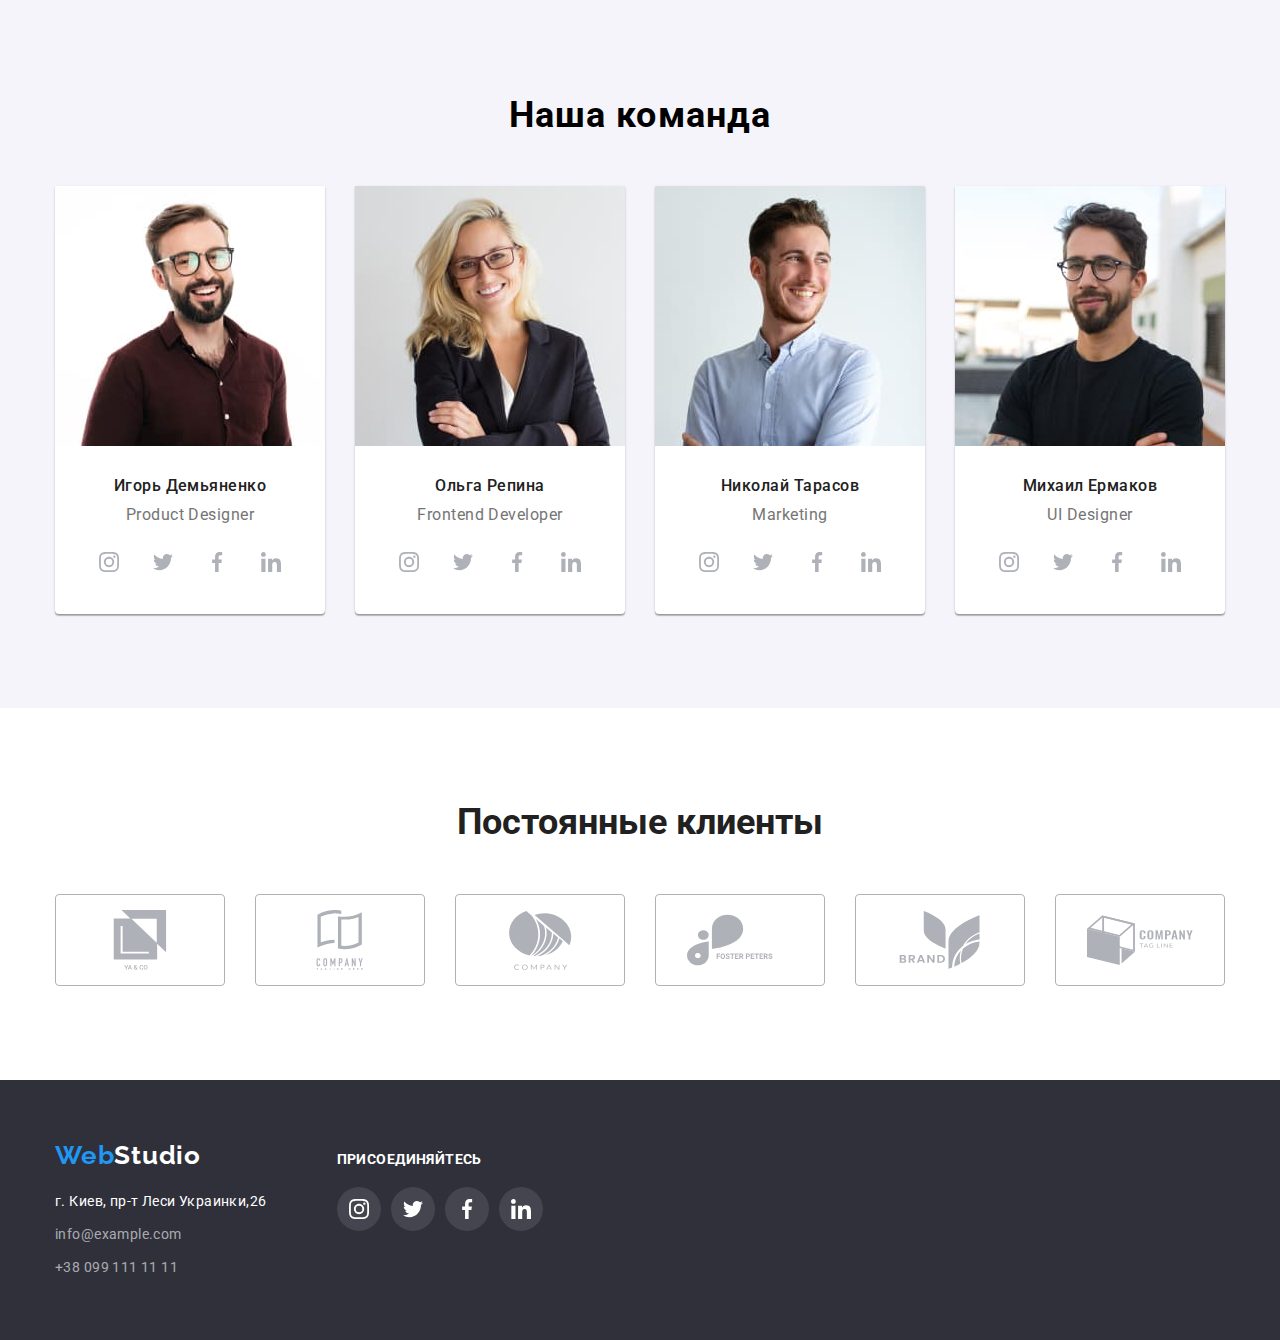
==== commit da9432d8: "pravka" ====
--- a/index.html
+++ b/index.html
@@ -23,9 +23,9 @@
         <nav class="header-navigation">
           <a href="./index.html" class="logo">Web<span class="logo-studio">Studio</span></a>
           <ul class="navigation-links">
-            <li><a href="./index.html" class="links-header active-links">Студия</a></li>
-            <li><a href="./portfolio.html" class="links-header active-links">Портфолио</a></li>
-            <li><a href="#" class="links-header active-links">Контакты</a></li>
+            <li><a href="./index.html" class="links-header current">Студия</a></li>
+            <li><a href="./portfolio.html" class="links-header">Портфолио</a></li>
+            <li><a href="./contacts.html" class="links-header">Контакты</a></li>
           </ul>
         </nav>
         <ul class="header-contacts">
@@ -380,28 +380,28 @@
               <li class="social-list-items-footer">
                 <a href="" class="social-links-items-footer">
                   <svg class="social-list-icons-footer" width="20px" height="20px">
-                    <use href="/images/icons.svg#icon-instagram"></use>
+                    <use href="./images/icons.svg#icon-instagram"></use>
                   </svg>
                 </a>
               </li>
               <li class="social-list-items-footer">
                 <a href="" class="social-links-items-footer">
                   <svg class="social-list-icons-footer" width="20px" height="20px">
-                    <use href="/images/icons.svg#icon-twitter"></use>
+                    <use href="./images/icons.svg#icon-twitter"></use>
                   </svg>
                 </a>
               </li>
               <li class="social-list-items-footer">
                 <a href="" class="social-links-items-footer">
                   <svg class="social-list-icons-footer" width="20px" height="20px">
-                    <use href="/images/icons.svg#icon-facebook"></use>
+                    <use href="./images/icons.svg#icon-facebook"></use>
                   </svg>
                 </a>
               </li>
               <li class="social-list-items-footer">
                 <a href="" class="social-links-items-footer">
                   <svg class="social-list-icons-footer" width="20px" height="20px">
-                    <use href="/images/icons.svg#icon-linkedin"></use>
+                    <use href="./images/icons.svg#icon-linkedin"></use>
                   </svg>
                 </a>
               </li>
--- a/css/styles.css
+++ b/css/styles.css
@@ -118,7 +118,7 @@
 .links-header:focus{
 color: var(--accent-text-color);
 }
-.active-links::after{
+.current::after{
     content: "";
     position: absolute;
     display: flex;
@@ -127,15 +127,9 @@
     height: 4px;
     border-radius: 2px;
     background-color: var(--accent-text-color);
-    visibility:hidden;
+    /* visibility:hidden;
     opacity: 0;
-    pointer-events: none;
-}
-.active-links:active::after,
-.lactive-links:visited::after{
-   visibility: visible;
-   opacity:100;
-   
+    pointer-events: none; */
 }
 .icon-letter{
     margin-right: 10px;
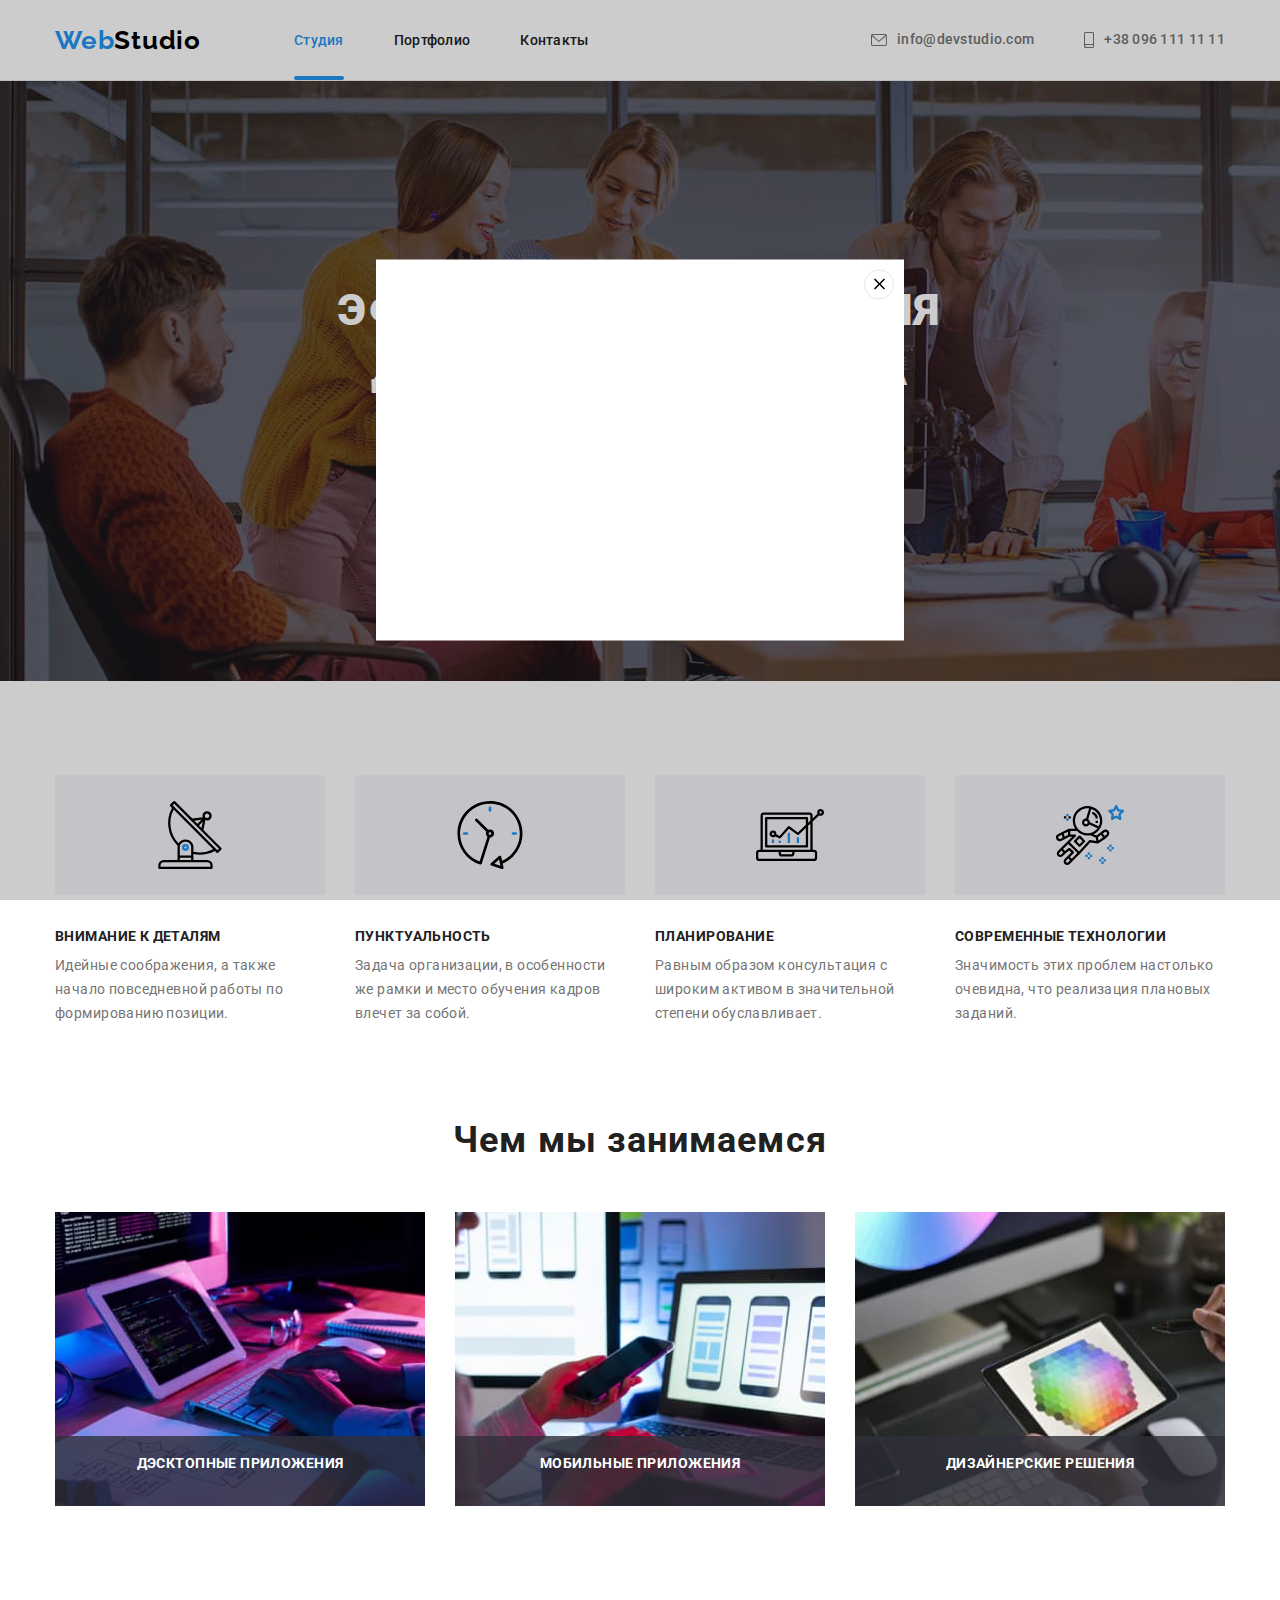
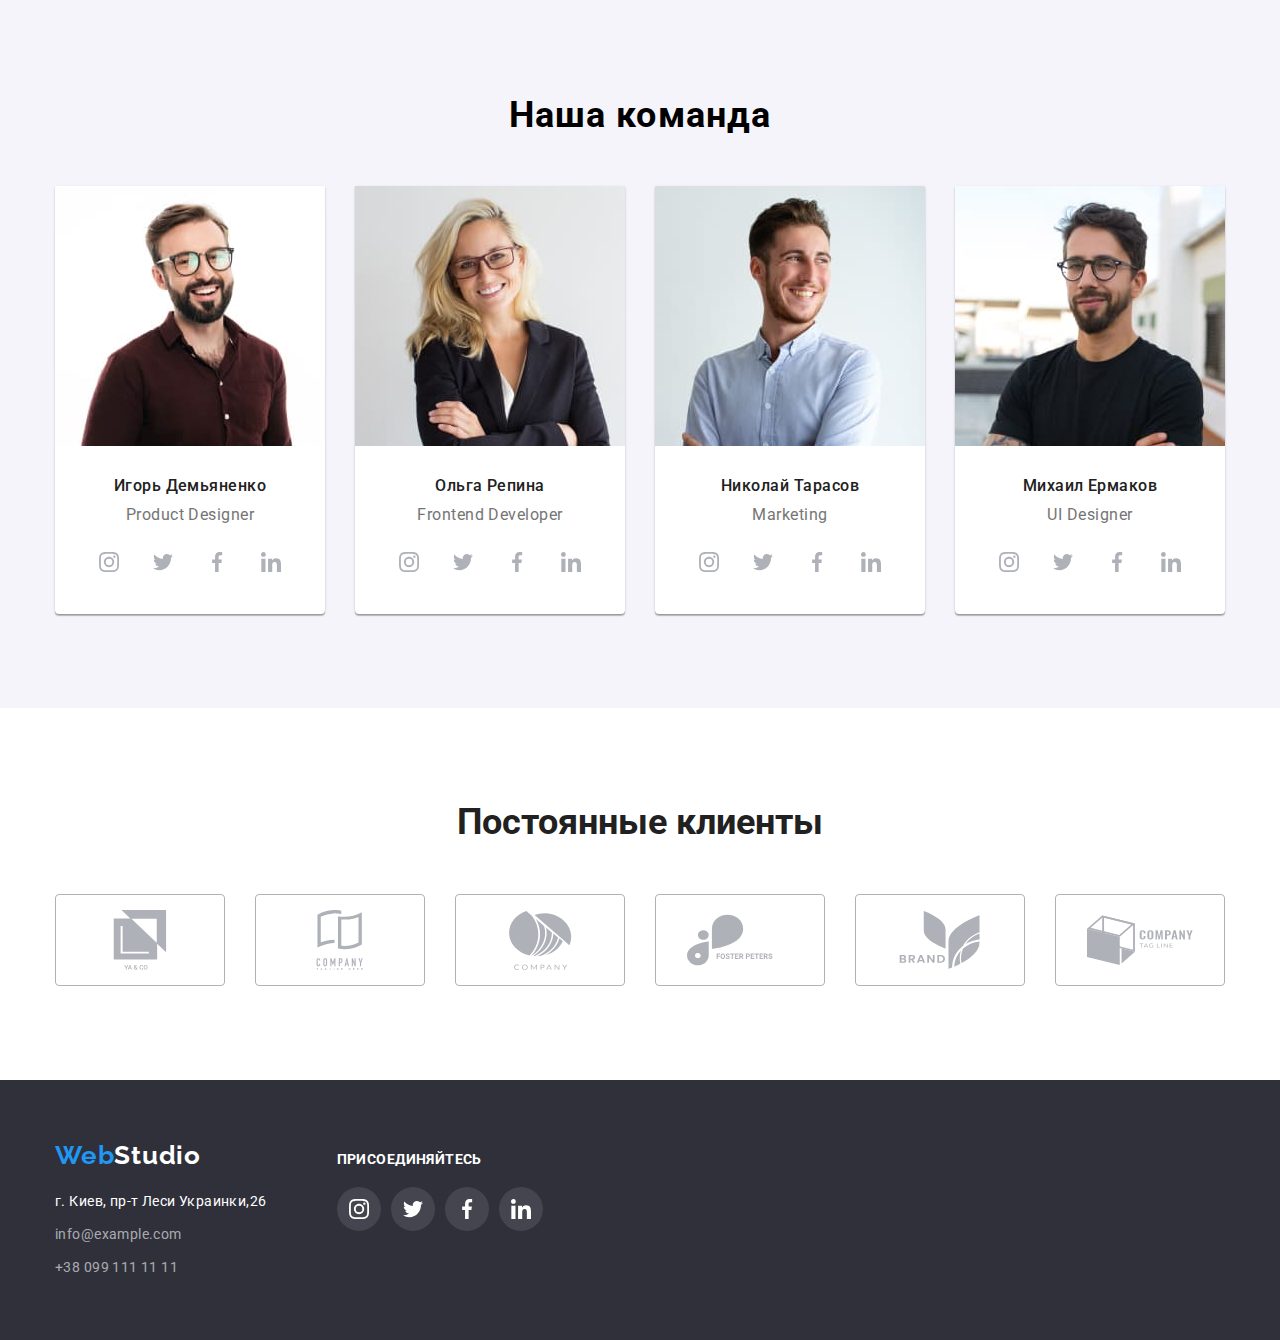
==== commit 6ede20e2: "addallpravkafrom4" ====
--- a/index.html
+++ b/index.html
@@ -372,7 +372,7 @@
             </ul>
           </address>
         </div>
-        <section class="social-links-footer">
+        <div class="social-links-footer">
           <h2 class="visually-hidden">присоеденяйтесь</h2>
           <div class="social-links-box">
             <p class="footer-list-title">присоединяйтесь</p>
@@ -407,7 +407,7 @@
               </li>
             </ul>
           </div>
-        </section>
+        </div>
       </div>
     </footer>
     <div class="backdrop" data-modal>
--- a/css/styles.css
+++ b/css/styles.css
@@ -111,6 +111,7 @@
 align-items: center;
 }
 .links-header{
+    position: relative;
         fill: currentColor;
         transition: color var(--transition-dur-func);
 }
@@ -123,13 +124,10 @@
     position: absolute;
     display: flex;
     margin-top: 28px;
-    min-width: 48px;
+    width: 100%;
     height: 4px;
     border-radius: 2px;
     background-color: var(--accent-text-color);
-    /* visibility:hidden;
-    opacity: 0;
-    pointer-events: none; */
 }
 .icon-letter{
     margin-right: 10px;
@@ -147,6 +145,8 @@
     color:var(--primary-text-colorry,black) ;
 }
 .header-contacts a{
+        display: flex;
+    align-items: center;
     font-style: normal;
         font-weight: 500;
         font-size: 14px;
@@ -184,10 +184,6 @@
                     clip: rect(0 0 0 0);
                     overflow: hidden;
                 }
-/* .links-header::after{
-    content: ;
-    lin: 15px solid var(--accent-text-color);
-} */
 /* .....................герой..................... */
 .hero{
     background-image: linear-gradient(rgba(47, 48, 58, 0.4), rgba(47, 48, 58, 0.4)), url(..//images/bgheroimg.jpg);
@@ -339,8 +335,11 @@
     }
     .team-img-titles{
         margin-bottom: 10px;
-        margin-top: 30px;
-    }
+    }
+        .info-team{
+        padding: 30px 0;
+    }
+
     .title-team{
         font-style: normal;
             font-weight: 700;
@@ -355,9 +354,6 @@
             margin-right: auto;
         
     }
-    /* .info-team{
-        marging: 30px 0;
-    } */
     .our-team h3{
         font-style: normal;
             font-weight: 500;
@@ -393,7 +389,6 @@
              gap: 10px;
              justify-content: center;
               margin-top: 16px;
-              margin-bottom: 30px;
 
          }
     
@@ -487,20 +482,22 @@
         letter-spacing: 0.03em;
         text-transform: uppercase;
         color: var(--color-white);
-        padding-bottom:20px ;
+        margin-bottom:20px ;
    }
    .social-links-list{
     display: flex;
     width: 206px;
     gap: 10px;
    }
-   .social-links-footer{
-    padding-top:12px;
-   }
     .footer-links{
         display: flex;
-        /* margin-left: 215px; */
-gap: 70px;    }
+        align-items: baseline;
+/* gap: 70px;  */
+   }
+      .social-links-footer{
+        margin-left: 70px;
+   }
+
         address{
             margin-top: 20px;
         }
@@ -554,13 +551,20 @@
   
       transition: box-shadow var(--transition-dur-func);
 }
-        .img-portfolio-links:hover{
-                    box-shadow: 0px 1px 3px rgba(0, 0, 0, 0.12), 0px 1px 1px rgba(0, 0, 0, 0.14), 0px 2px 1px rgba(0, 0, 0, 0.2);    }
+        .img-portfolio-links:hover,
+        .img-portfolio-links:focus
+        {
+box-shadow: 0px 1px 1px rgba(0, 0, 0, 0.12), 0px 4px 4px rgba(0, 0, 0, 0.06), 1px 4px 6px rgba(0, 0, 0, 0.16);
+        }
+
 .btn-portfolio-menu:hover,
-.btn-portfolio-menu:focus{
-                    box-shadow: 0px 1px 3px rgba(0, 0, 0, 0.12), 0px 1px 1px rgba(0, 0, 0, 0.14), 0px 2px 1px rgba(0, 0, 0, 0.2);
-                    }
-.galery-portfolio button{
+.btn-portfolio-menu:focus
+{
+box-shadow: 0px 1px 1px rgba(0, 0, 0, 0.12), 0px 4px 4px rgba(0, 0, 0, 0.06), 1px 4px 6px rgba(0, 0, 0, 0.16);  
+                  }
+
+.galery-portfolio button
+{
     font-family: 'Roboto',
             sans-serif;
     font-style: normal;
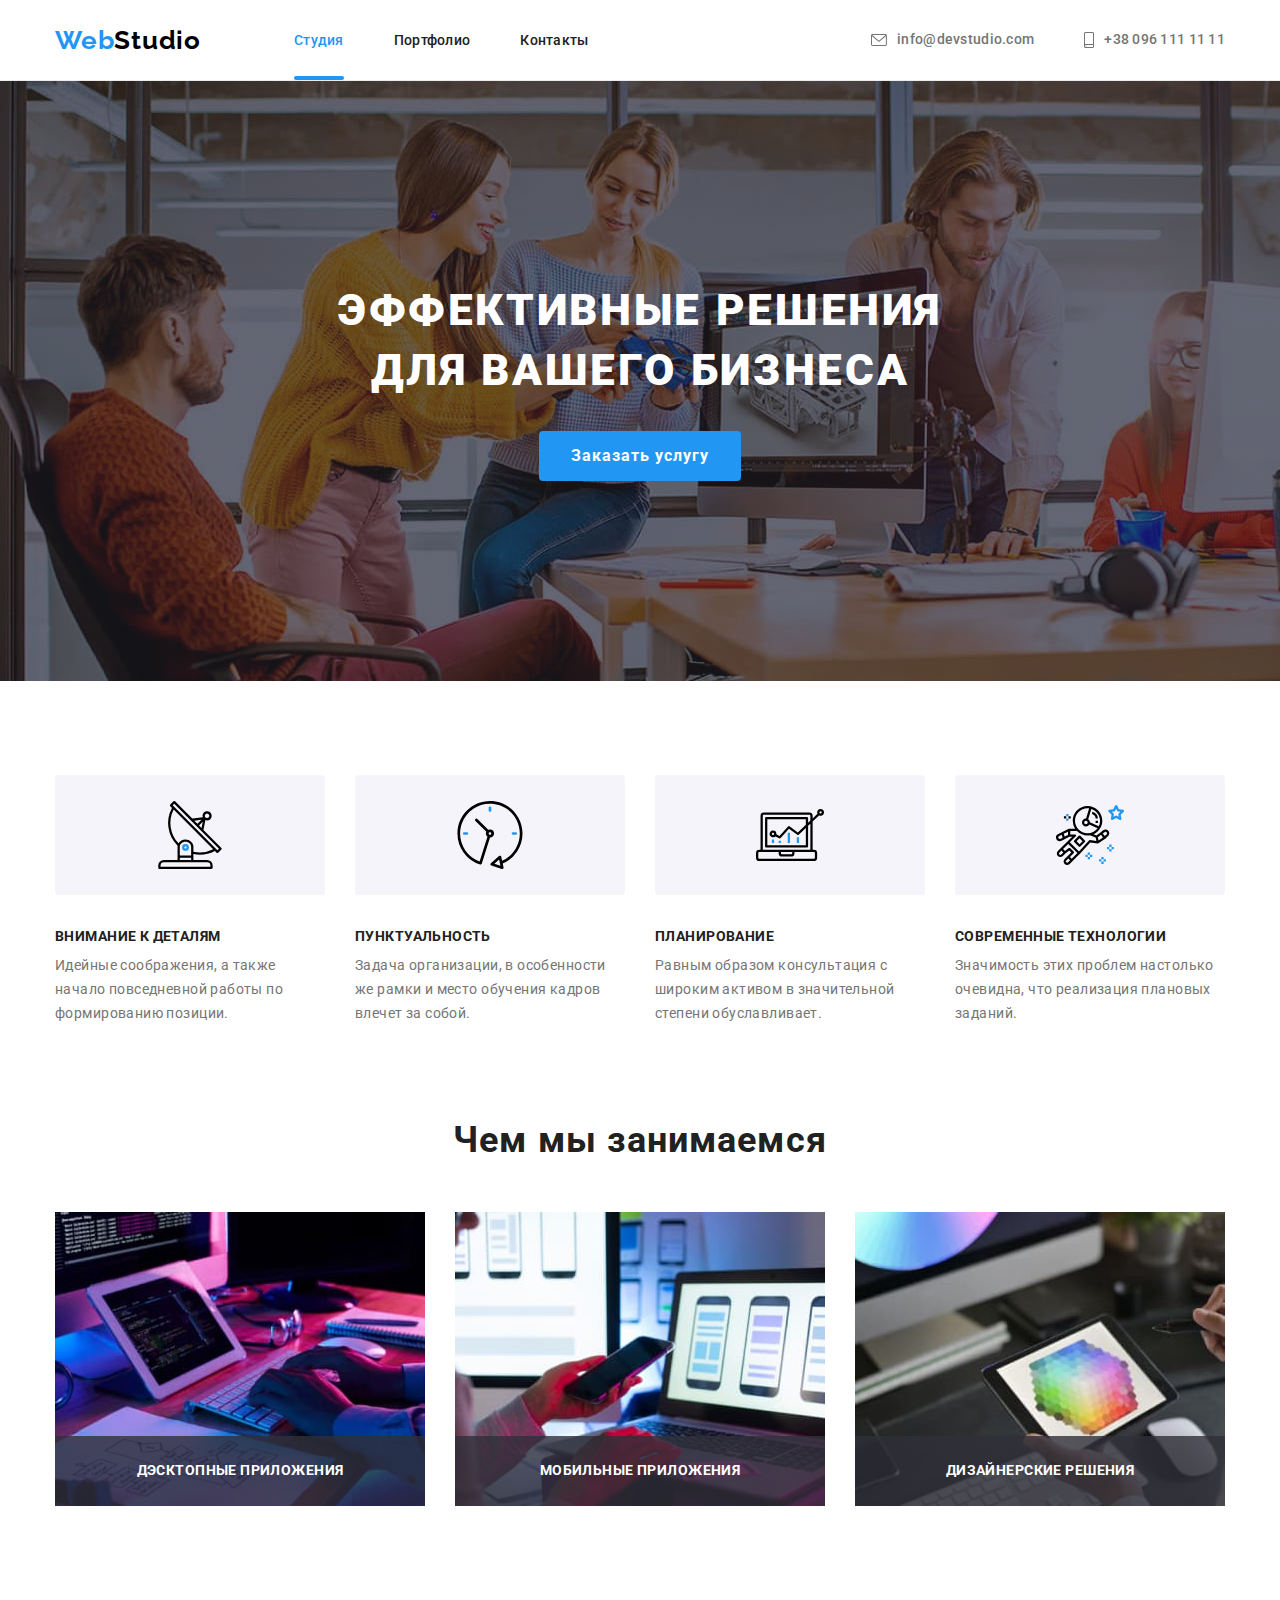
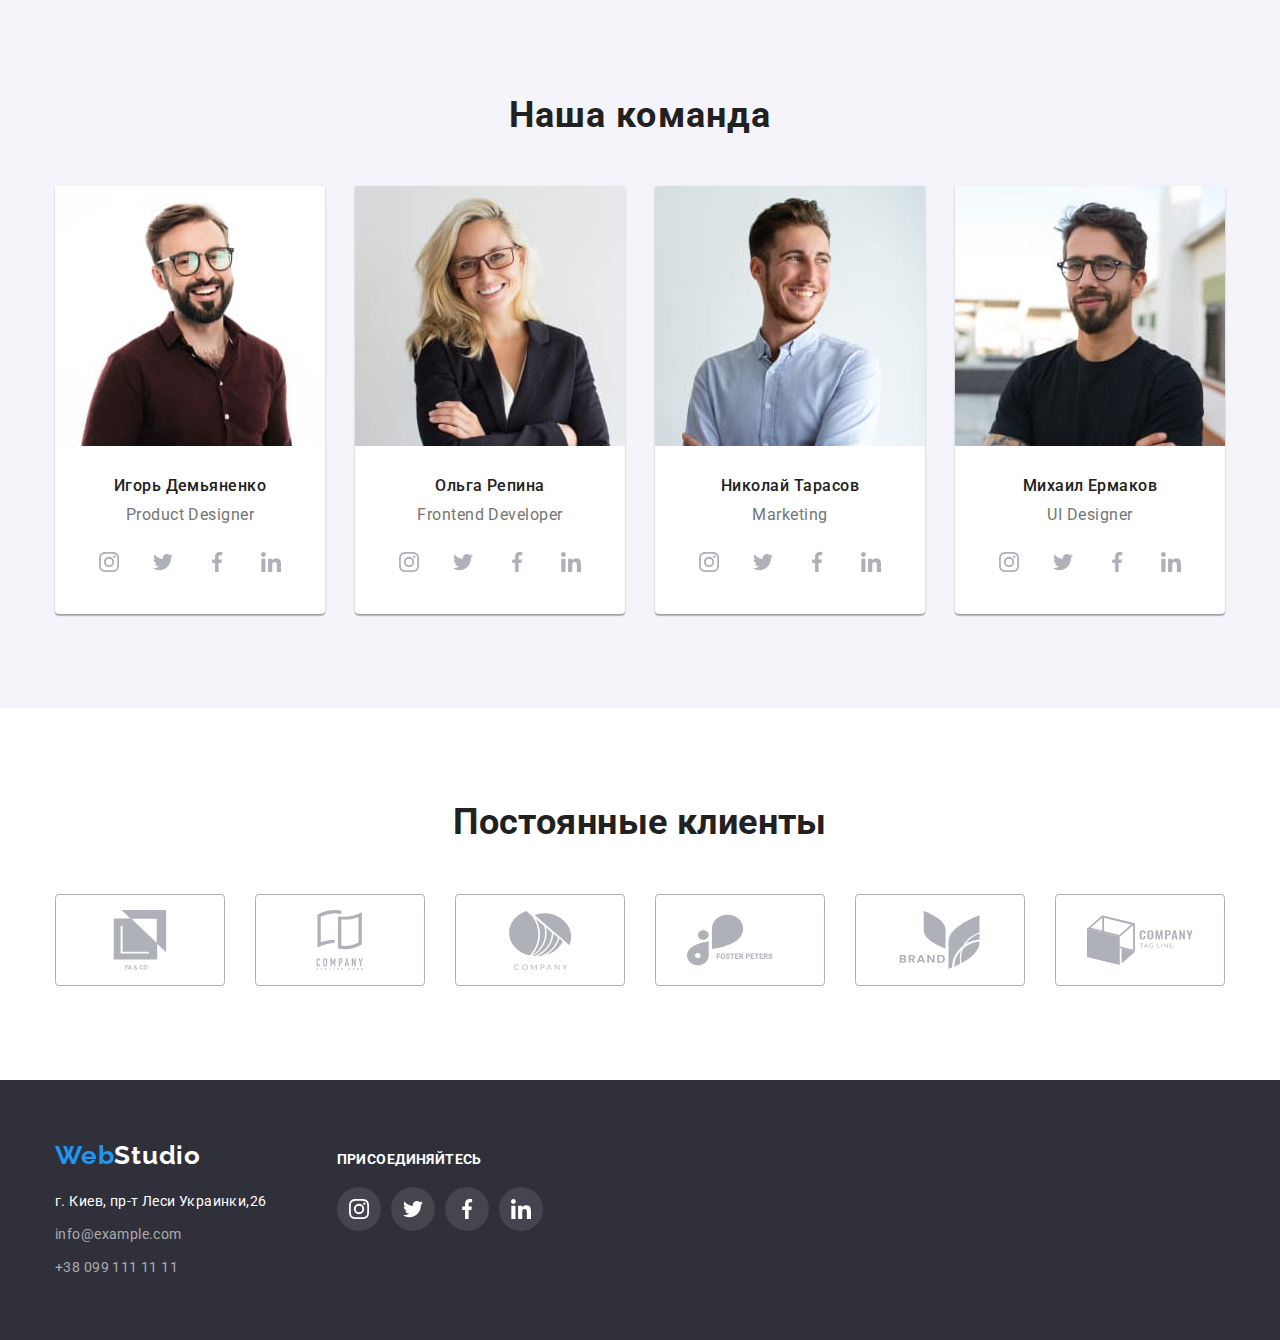
==== commit e8db1ecc: "addallpravky" ====
--- a/index.html
+++ b/index.html
@@ -410,7 +410,7 @@
         </div>
       </div>
     </footer>
-    <div class="backdrop" data-modal>
+    <div class="backdrop is-hidden" data-modal>
       <div class="modal">
         <button type="button" data-modal-close class="modal-close-btn">
           <svg class="modal-close-btn-icon" width="18" height="18">
--- a/css/styles.css
+++ b/css/styles.css
@@ -13,6 +13,7 @@
 --icons-color:#AFB1B8;
 --transition-dur-func: 250ms cubic-bezier(0.4, 0, 0.2, 1);
 
+
 }
 
 h1,h2,h3,p{
@@ -52,7 +53,7 @@
         color:var(--primary-text-colorry) ;
     background-color: var(--color-white);
     font-size: 14px;
-    letter-spacing:0.03 ;
+    letter-spacing:0.03em;
 }
 ul {
 list-style: none;
@@ -112,7 +113,7 @@
 }
 .links-header{
     position: relative;
-        fill: currentColor;
+        /* fill: currentColor; */
         transition: color var(--transition-dur-func);
 }
 .links-header:hover ,
@@ -131,18 +132,18 @@
 }
 .icon-letter{
     margin-right: 10px;
-    color: currentColor;
+    fill: currentColor;
 }
 .icon-phone{
     margin-right: 10px;
-    color: currentColor;
+    fill: currentColor;
 }
 .header-contacts:first-child{
     margin-right: 50px;
 }
 
 .navigation-links a{
-    color:var(--primary-text-colorry,black) ;
+    color:var(--primary-text-colorry) ;
 }
 .header-contacts a{
         display: flex;
@@ -153,7 +154,7 @@
         line-height: 1.14;
         letter-spacing: 0.02em;
     
-        color:var(--text-color,silver);
+        color:var(--text-color);
 }
 .navigation-links .current {
     color: var(--accent-text-color);
@@ -223,7 +224,7 @@
         text-align: center;
         letter-spacing: 0.06em;    
         color:var(--color-white,white);
-        background: var(--accent-text-color,blue);
+        background: var(--accent-text-color);
 
         padding-top: 10px;
         padding-bottom:10px;
@@ -263,7 +264,7 @@
             line-height: 1.143;
             letter-spacing: 0.03em;
             text-transform: uppercase;
-            color:var(--primary-text-colorry,black);
+            color:var(--primary-text-colorry);
     }
     .advantage p{
         font-style: normal;
@@ -302,7 +303,7 @@
             letter-spacing: 0.03em;
             margin-bottom: 50px;
         
-            color:var(--primary-text-colorry,black);
+            color:var(--primary-text-colorry);
     }
     
     .work{
@@ -310,10 +311,10 @@
     }
         .work-img-text{
             font-weight: 700;
-                font-size: 14px;
-                line-height: 1.11px;
+                /* font-size: 14px; */
+                line-height: 1.14;
                 text-align: center;
-                letter-spacing: 0.03em;
+                /* letter-spacing: 0.03em; */
                 text-transform: uppercase;
                 color: #FFFFFF;
 background: rgba(47, 48, 58, 0.8);  
@@ -321,9 +322,11 @@
 width: 100%;
     height: 70px;
     bottom: 0%;
-    right: 0%;
-    padding-top: 27px;
-    display: inline-block;
+    /* right: 0%; */
+    /* padding-top: 27px; */
+    display: flex;
+    justify-content: center;
+    align-items: center;
     }
      .our-work-img{
         position: relative;
@@ -347,7 +350,7 @@
             line-height: 1.17;
             text-align: center;
             letter-spacing: 0.03em;
-                        color:var(--primary-text-,black);
+                        color:var(--primary-text-colorry);
 
             margin-bottom: 50px;
             margin-left: auto;
@@ -361,7 +364,7 @@
             line-height: 1.19;
             letter-spacing: 0.03em;
         
-            color:var(--primary-text-colorry,black);
+            color:var(--primary-text-colorry);
     }
     .our-team p{
         font-style: normal;
@@ -370,7 +373,7 @@
             line-height: 1.19;
             letter-spacing: 0.03em;
                    
-            color:var(--text-color,silver);
+            color:var(--text-color);
     }
     .our-team{
         display: flex;
@@ -510,12 +513,12 @@
         font-size: 14px;
         line-height: 1.7;
         letter-spacing: 0.03em;
- color: var(--adress-color, white);
+ color: var(--adress-color);
   transition: color var(--transition-dur-func);
              }
 
              footer{
-        background-color: var(--bgcolor-black, black);
+        background-color: var(--bgcolor-black);
     padding: 60px 0;
              }
 .links-address a:hover,
@@ -572,7 +575,7 @@
         font-size: 16px;
         line-height: 1.625;
         letter-spacing: 0.03em;    
-        color:var(--primary-text-colorry,black);
+        color:var(--primary-text-colorry);
         background-color: var(--background-color-team);
         border-radius: 4px;
         border: var(--primary-text-colorry);
@@ -585,15 +588,13 @@
             border-radius: 4px;
             margin-left: auto;
             margin-right: auto;
-}
-button{
-          transition: background-color var(--transition-dur-func),
-      color var(--transition-dur-func);
-
-}
+            transition: background-color var(--transition-dur-func),
+      color var(--transition-dur-func),box-shadow var(--transition-dur-func);
+}
+
 button:hover,
 button:focus{
-background-color:var(--accent-text-color,blue);
+background-color:var(--accent-text-color);
 color:var(--color-white) ;
 }
 .info-portfolio{
@@ -608,7 +609,7 @@
         line-height: 2;
         letter-spacing: 0.06em;
     
-        color:var(--primary-text-colorry,black);
+        color:var(--primary-text-colorry);
 }
 .galery-portfolio p{
     font-style: normal;
@@ -618,7 +619,7 @@
         letter-spacing: 0.03em;
                     margin-top:4px;
     
-        color:var(--text-color,silver);
+        color:var(--text-color);
 }
 .img-portfolio-links{
     display: block;
@@ -650,7 +651,8 @@
     display: block;
     overflow: hidden;
 }
-.img-portfolio-links:hover .overlay-portfolio-text{
+.img-portfolio-links:hover .overlay-portfolio-text,
+.img-portfolio-links:focus .overlay-portfolio-text{
     transform: translateY(0%);
 
 }
